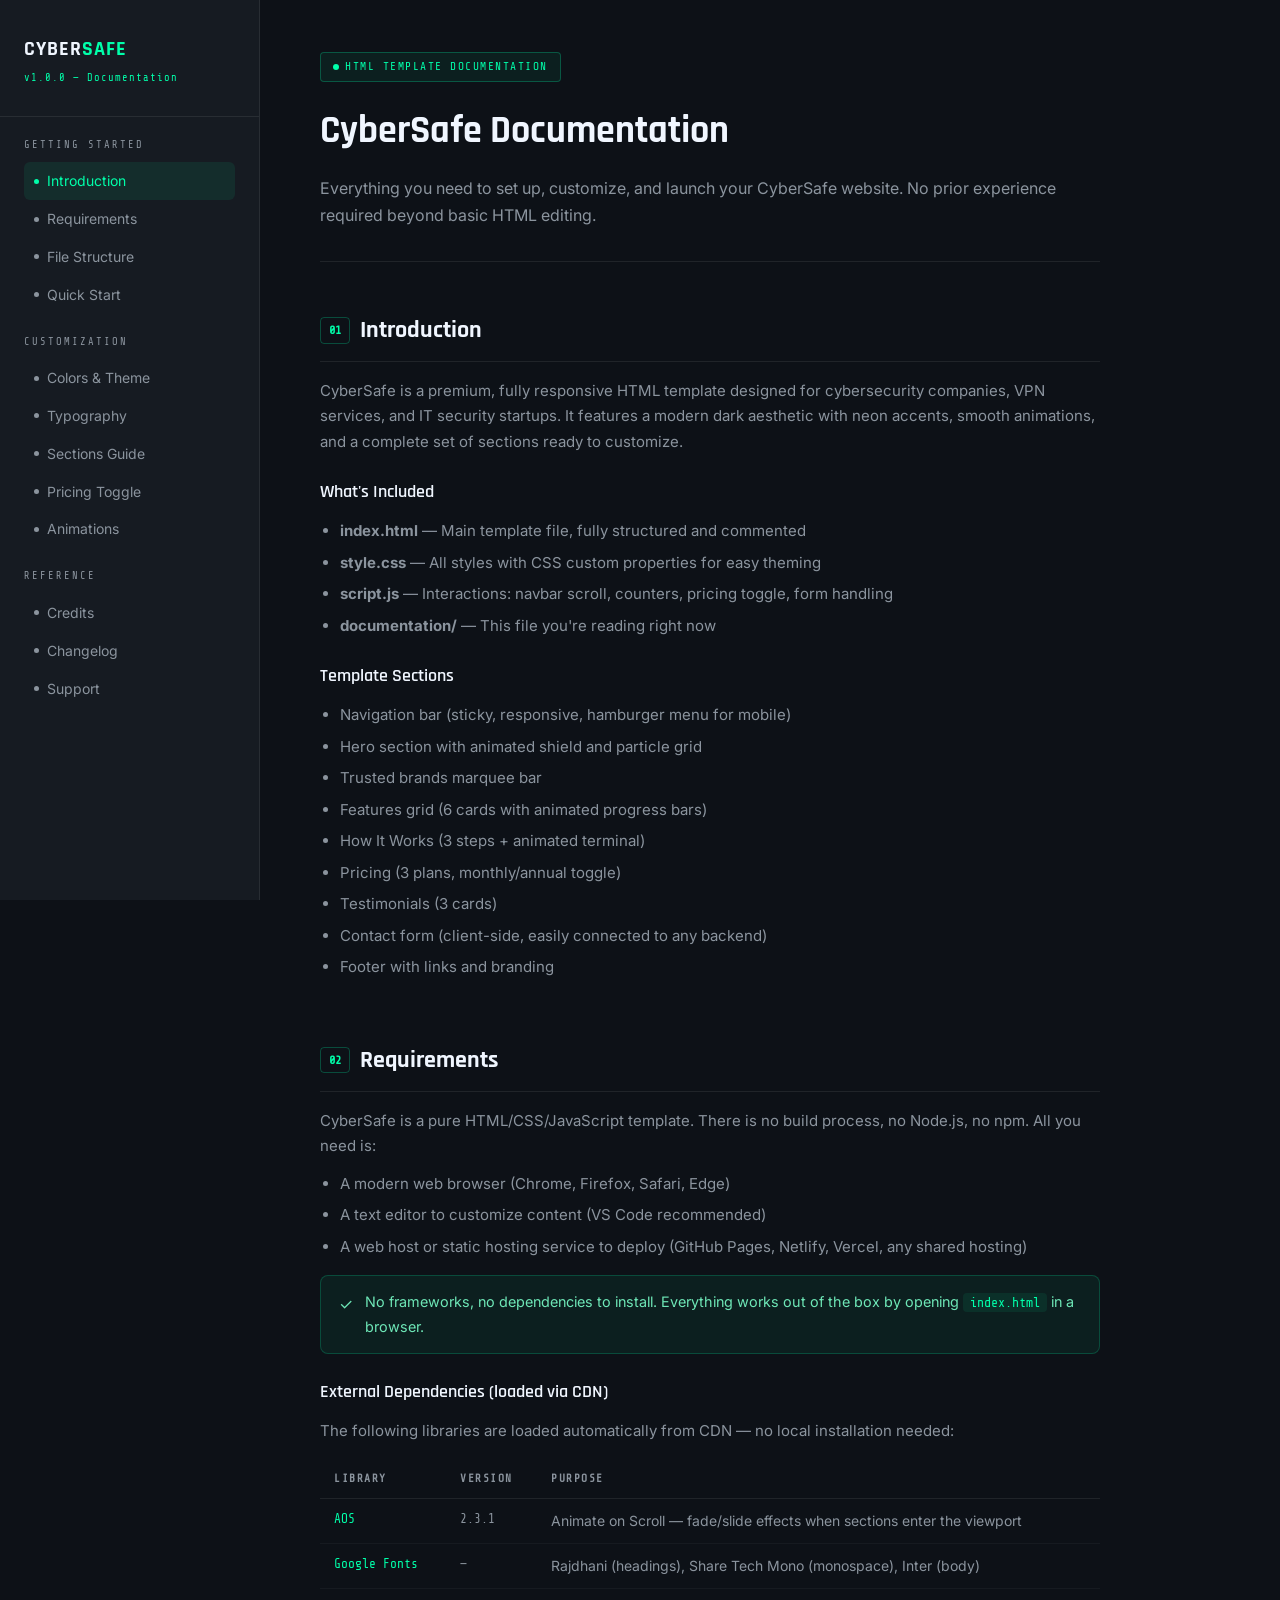
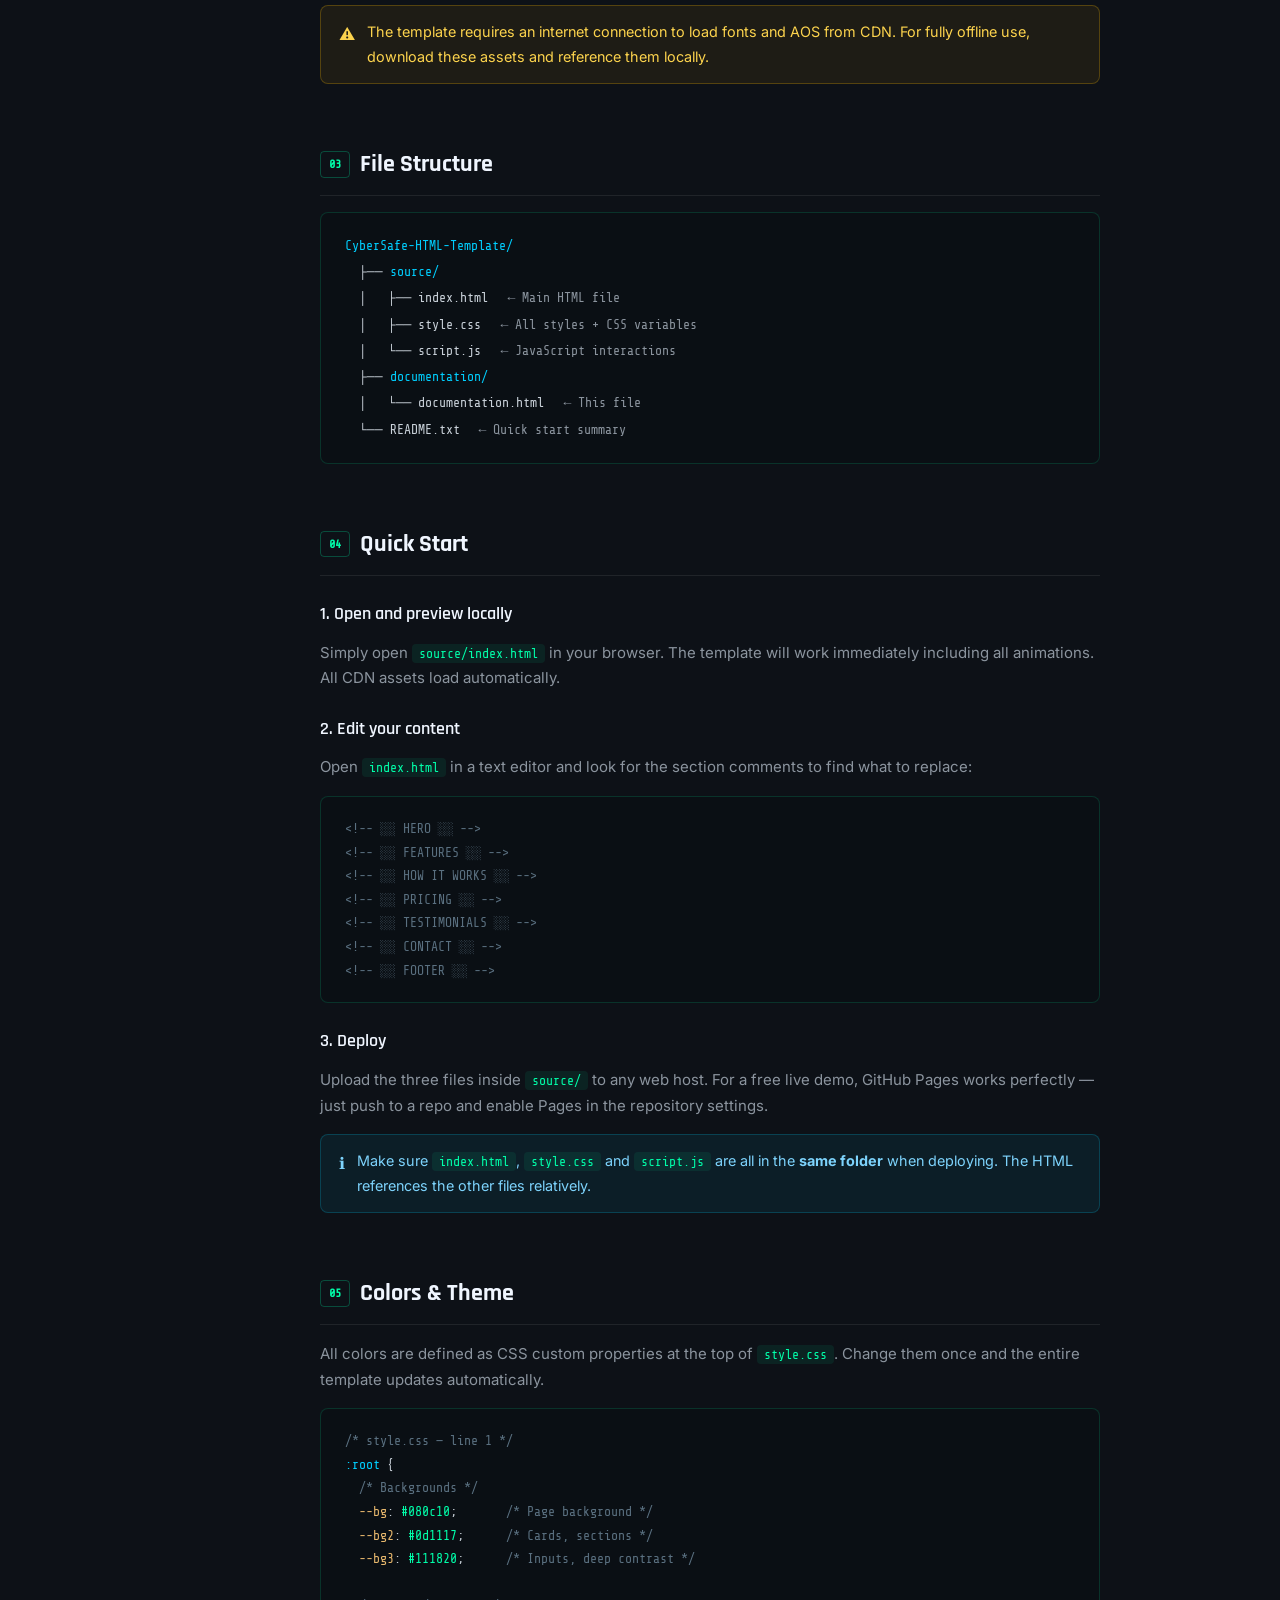
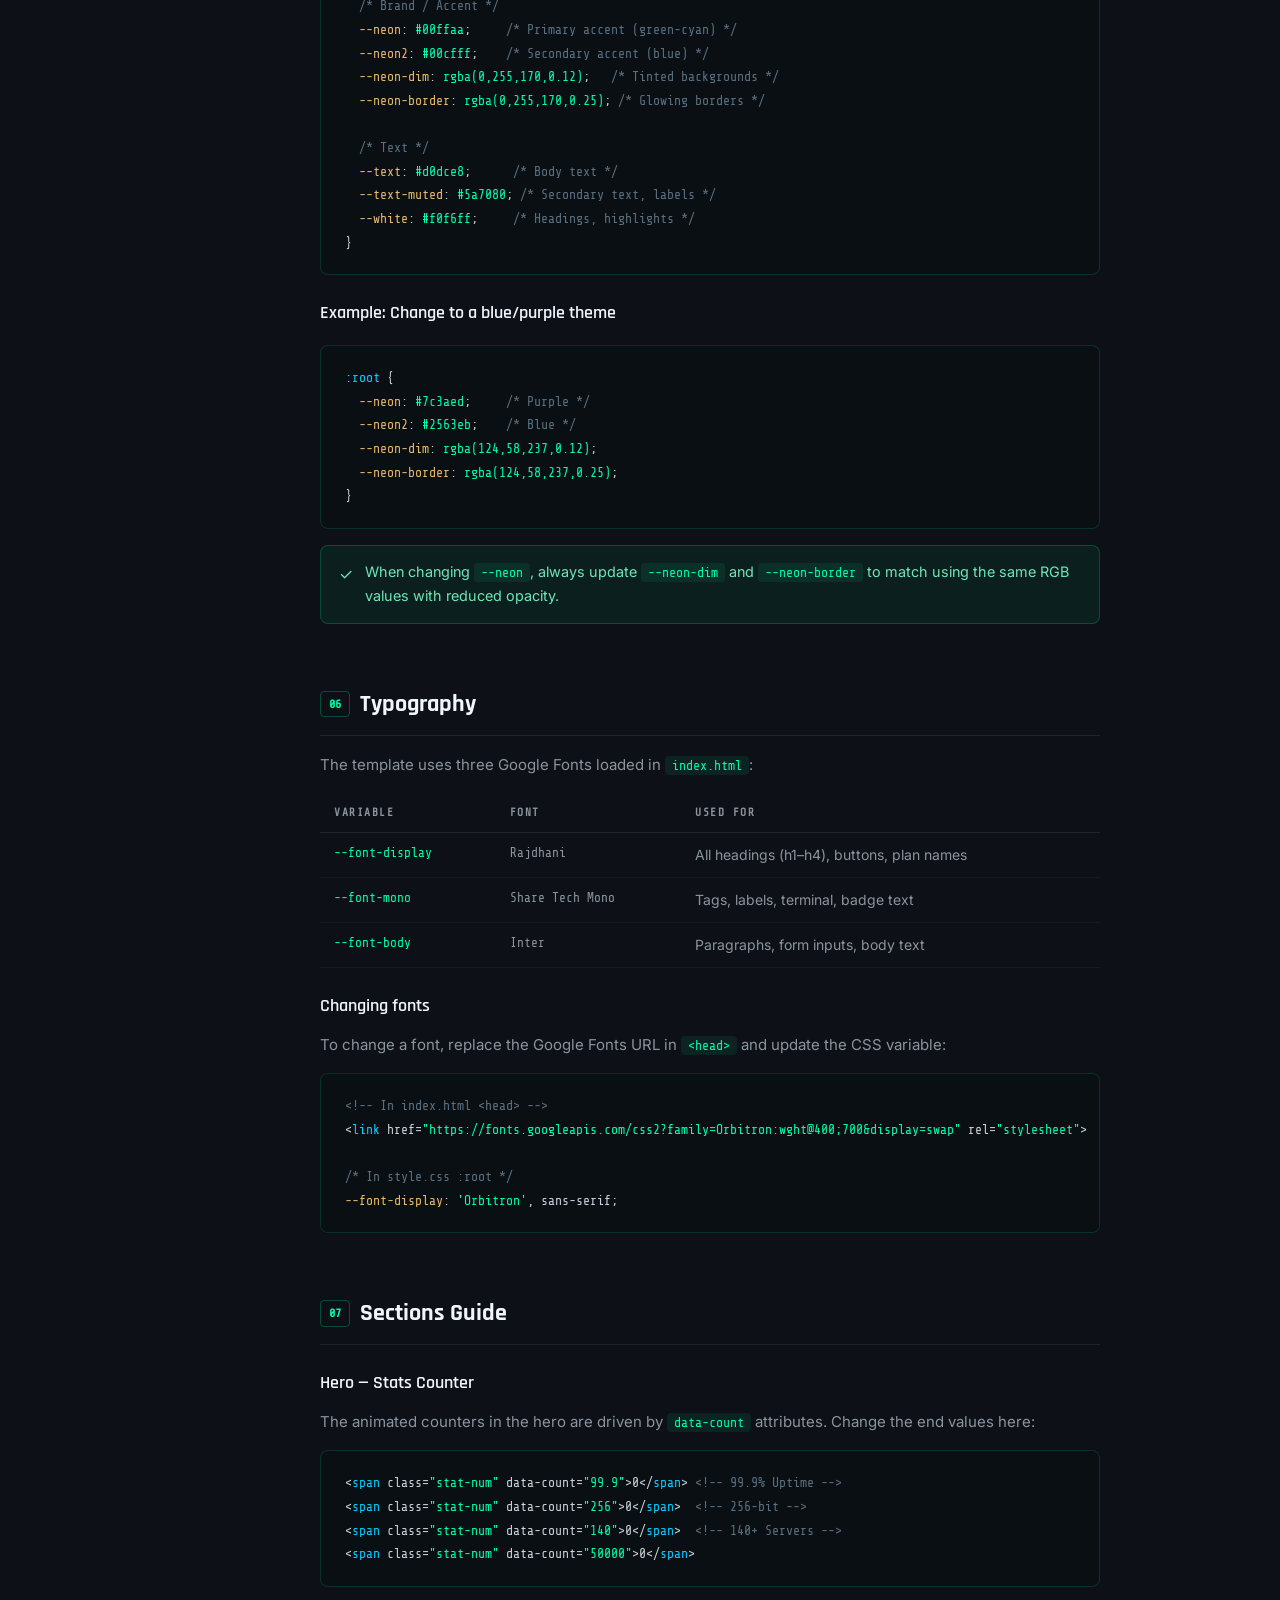
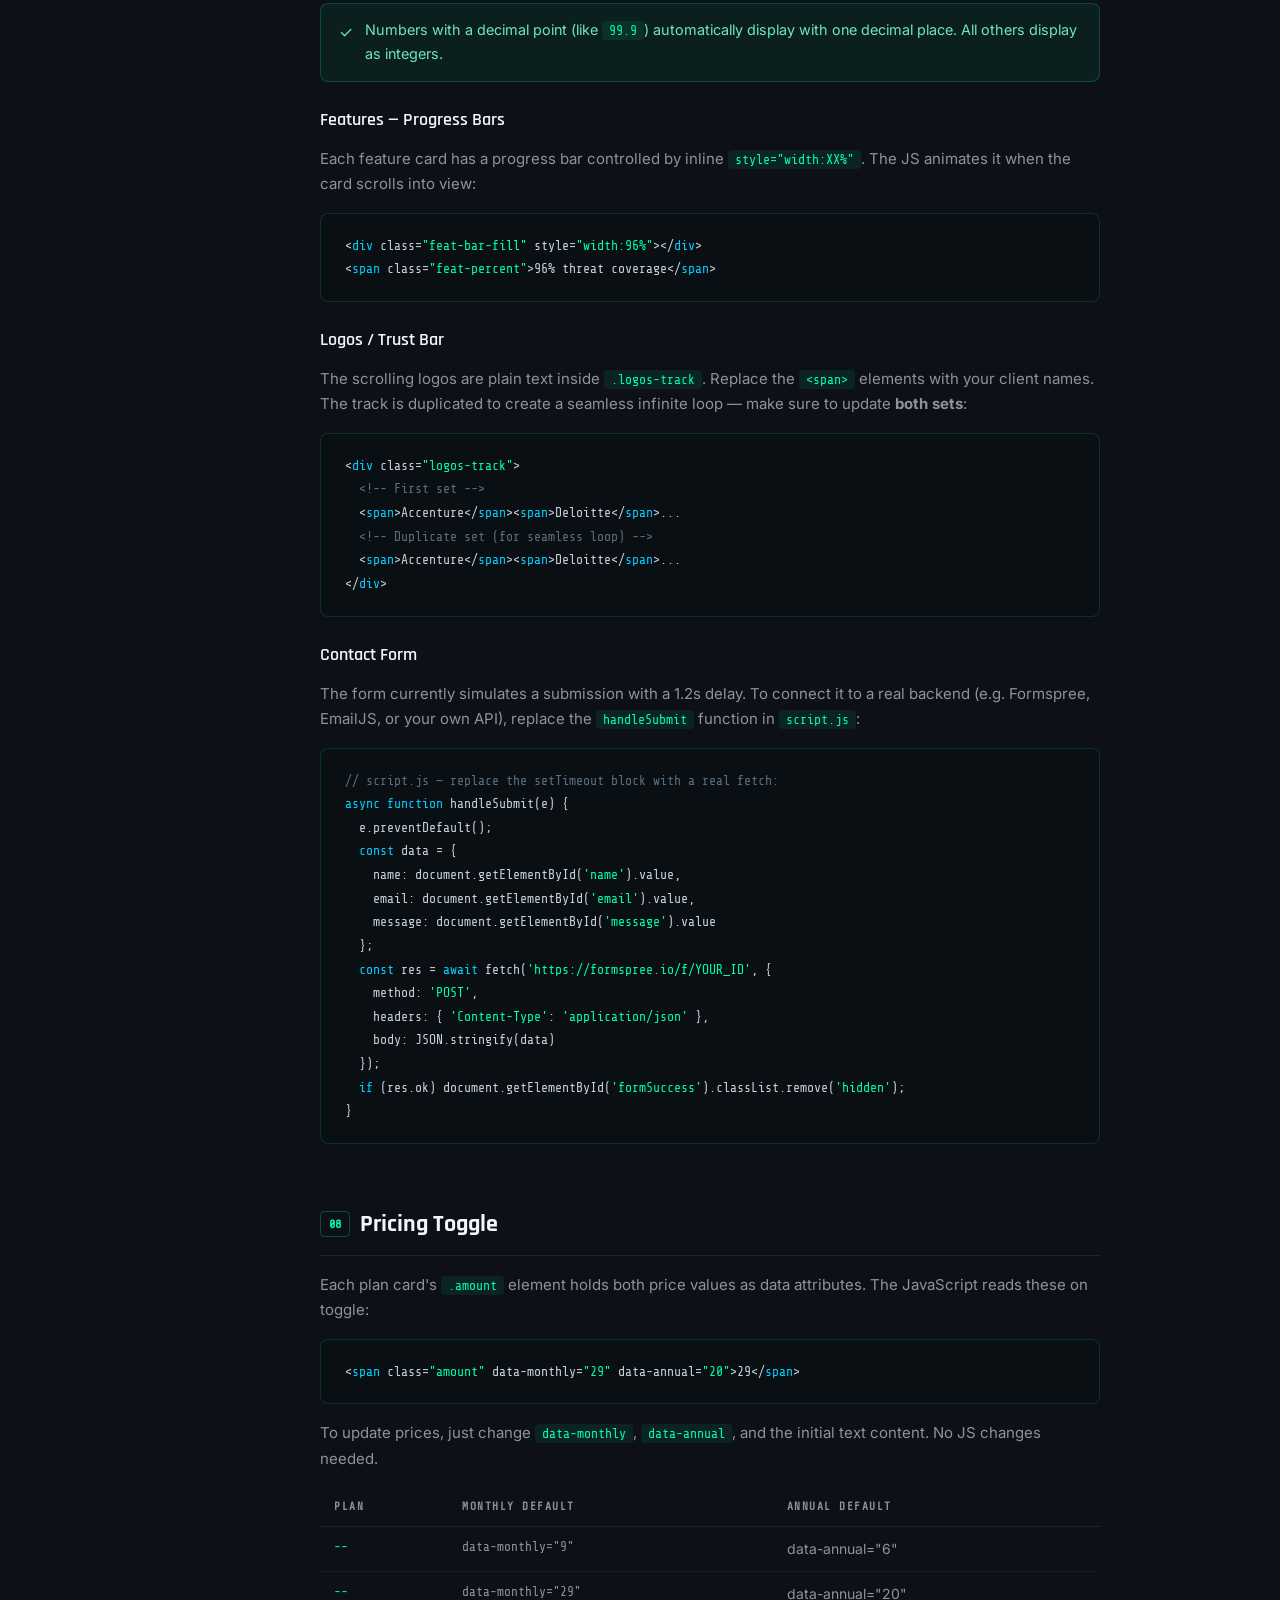
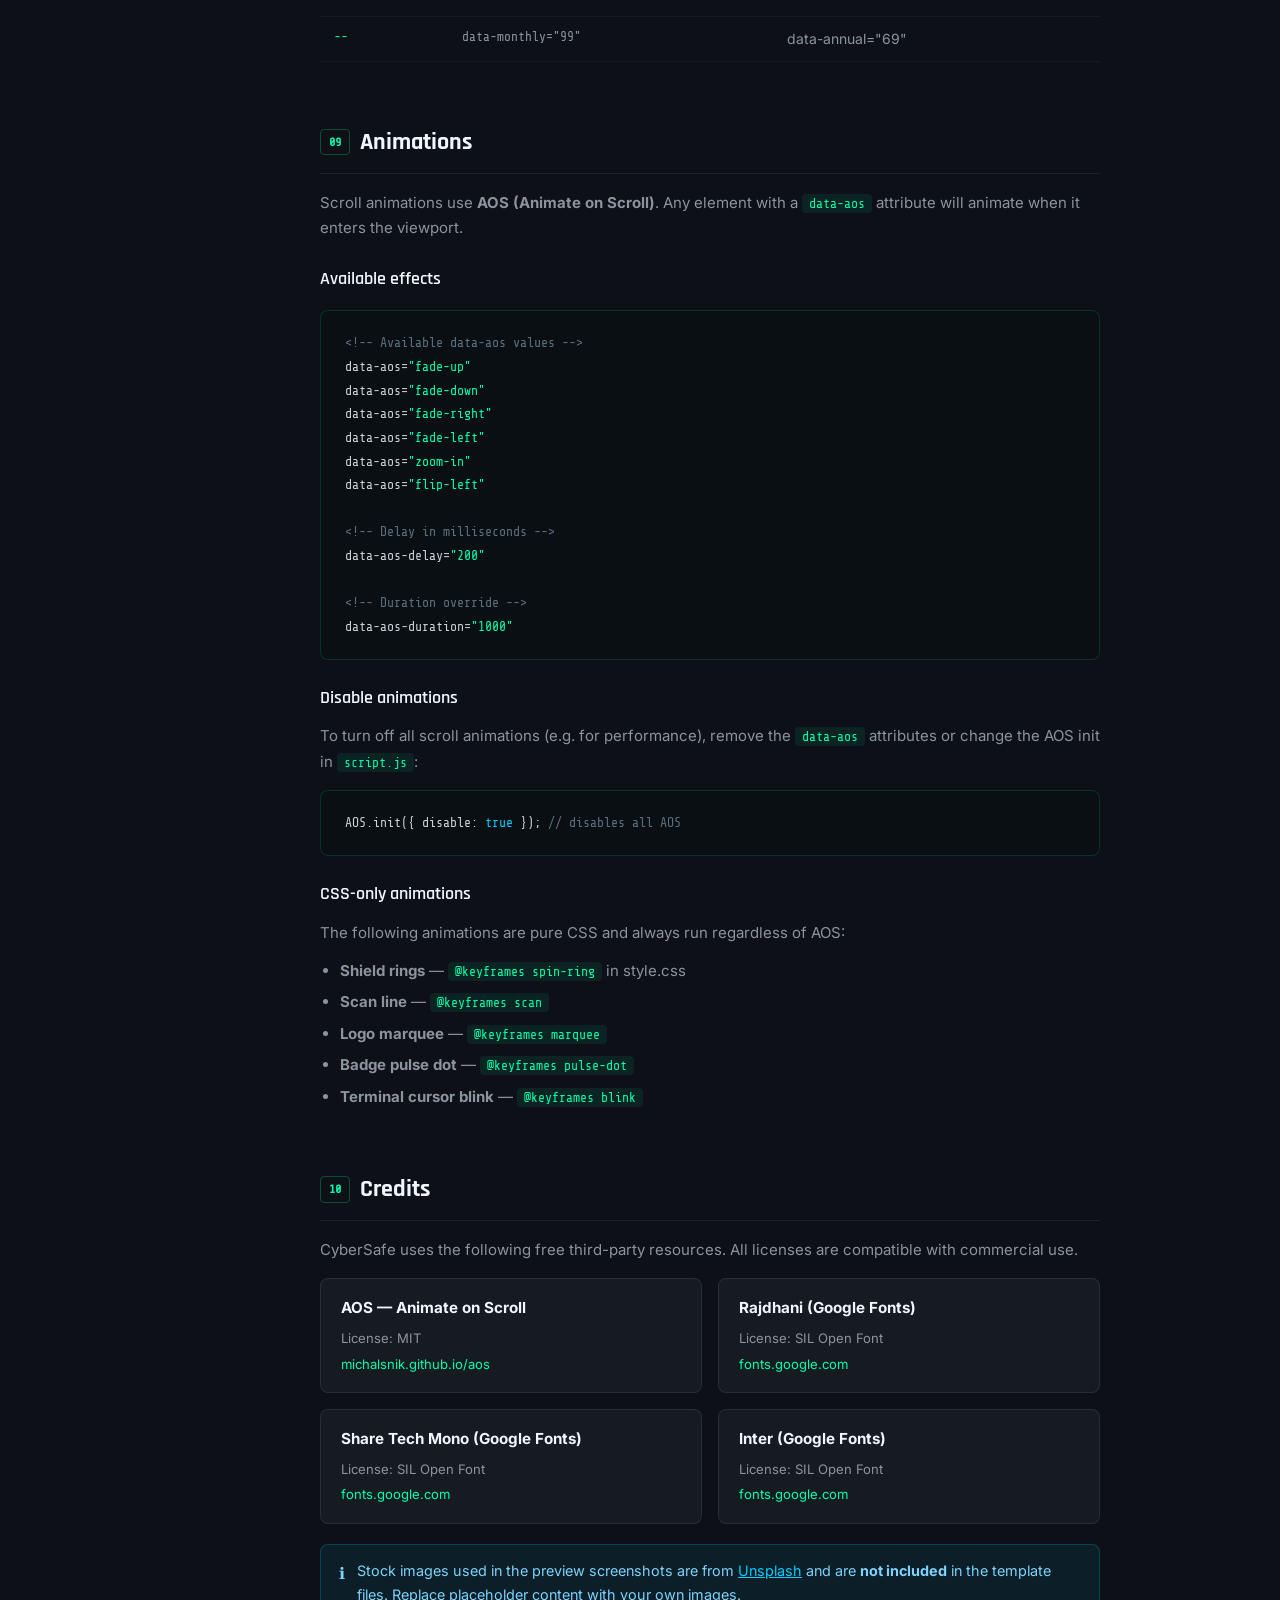
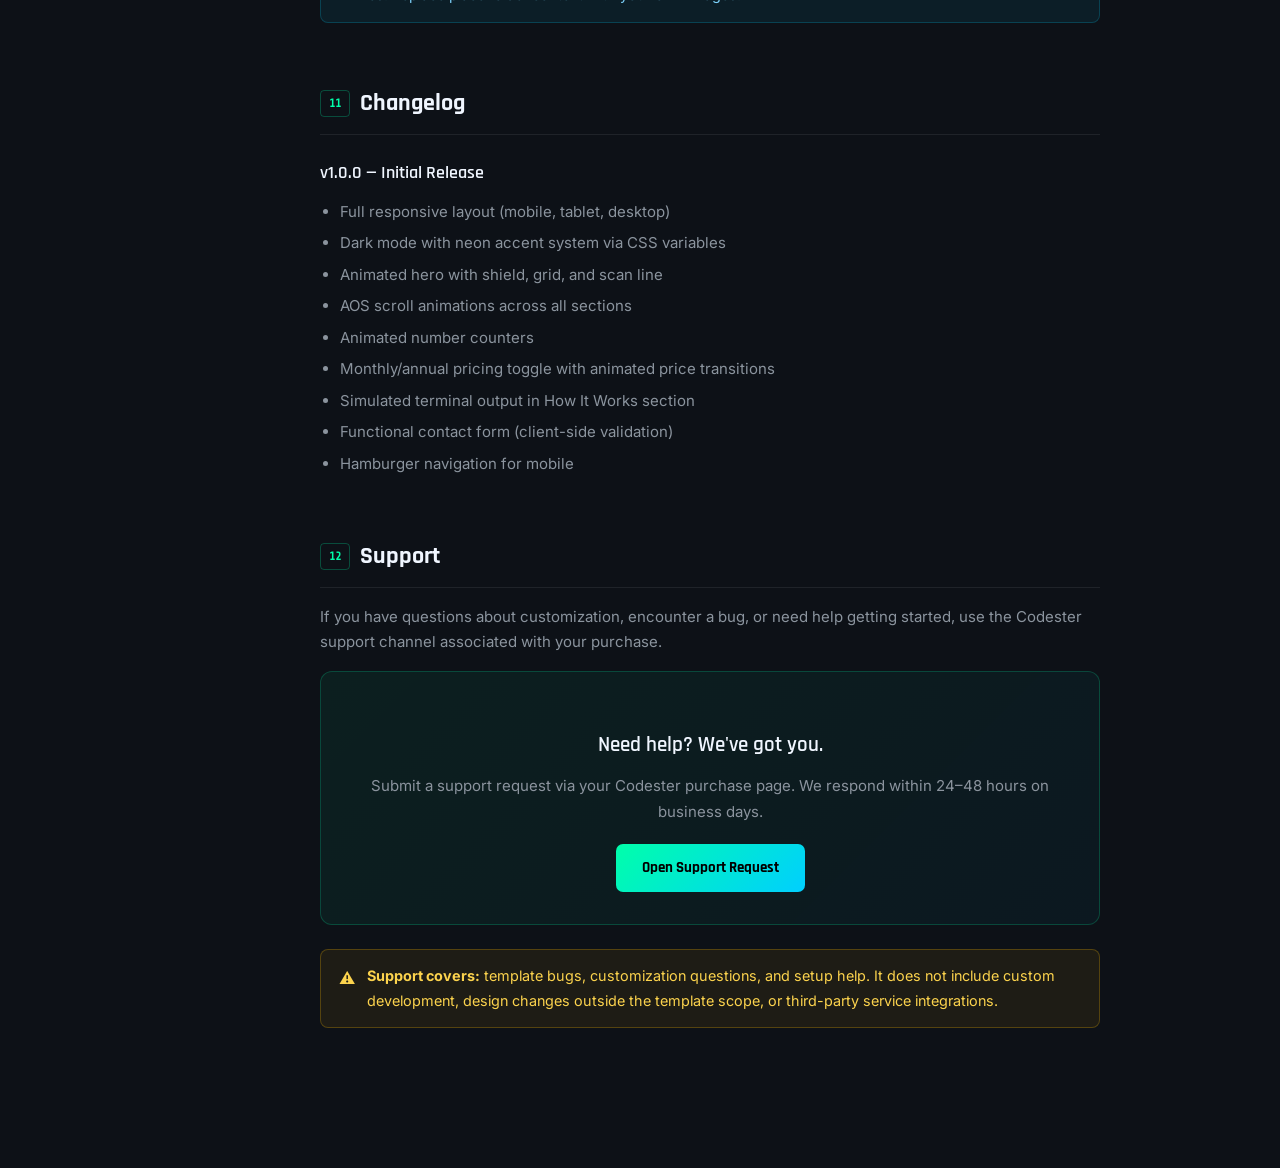
==== documentation/documentation.html @ 280ebd04 "upload theme" ====
<!DOCTYPE html>
<html lang="en">
<head>
  <meta charset="UTF-8"/>
  <meta name="viewport" content="width=device-width, initial-scale=1.0"/>
  <title>CyberSafe — Documentation</title>
  <link rel="preconnect" href="https://fonts.googleapis.com">
  <link href="https://fonts.googleapis.com/css2?family=Rajdhani:wght@500;600;700&family=Inter:wght@300;400;500&family=Share+Tech+Mono&display=swap" rel="stylesheet">
  <style>
    :root {
      --bg: #0d1117;
      --bg2: #161b22;
      --border: rgba(255,255,255,0.08);
      --neon: #00ffaa;
      --neon2: #00cfff;
      --text: #c9d1d9;
      --text-muted: #8b949e;
      --white: #f0f6ff;
      --red: #ff3b5c;
      --yellow: #f5b800;
    }
    * { box-sizing: border-box; margin: 0; padding: 0; }
    html { scroll-behavior: smooth; }
    body {
      background: var(--bg);
      color: var(--text);
      font-family: 'Inter', sans-serif;
      font-size: 15px;
      line-height: 1.7;
      display: flex;
    }

    /* ── Sidebar ── */
    .sidebar {
      width: 260px; min-height: 100vh;
      background: var(--bg2);
      border-right: 1px solid var(--border);
      padding: 32px 0;
      position: fixed; top: 0; left: 0;
      overflow-y: auto;
    }
    .sidebar-logo {
      padding: 0 24px 28px;
      border-bottom: 1px solid var(--border);
      margin-bottom: 20px;
      font-family: 'Rajdhani', sans-serif;
      font-size: 1.25rem; font-weight: 700;
      color: var(--white); letter-spacing: 1px;
    }
    .sidebar-logo span { color: var(--neon); }
    .sidebar-version {
      font-family: 'Share Tech Mono', monospace;
      font-size: 0.65rem; color: var(--text-muted);
      display: block; margin-top: 4px; font-weight: 400;
    }
    .nav-section { padding: 0 24px; margin-bottom: 8px; }
    .nav-section-title {
      font-family: 'Share Tech Mono', monospace;
      font-size: 0.65rem; letter-spacing: 2px;
      color: var(--text-muted); text-transform: uppercase;
      margin-bottom: 8px; margin-top: 20px;
    }
    .nav-section a {
      display: flex; align-items: center; gap: 8px;
      padding: 7px 10px; border-radius: 6px;
      color: var(--text-muted); text-decoration: none;
      font-size: 0.875rem; transition: all 0.2s;
    }
    .nav-section a:hover, .nav-section a.active {
      background: rgba(0,255,170,0.08);
      color: var(--neon);
    }
    .nav-section a .dot {
      width: 5px; height: 5px; border-radius: 50%;
      background: currentColor; flex-shrink: 0;
    }

    /* ── Main content ── */
    .main {
      margin-left: 260px; flex: 1;
      padding: 52px 60px 80px;
      max-width: 900px;
    }

    /* ── Page header ── */
    .page-header {
      border-bottom: 1px solid var(--border);
      padding-bottom: 32px; margin-bottom: 48px;
    }
    .page-header .badge {
      display: inline-flex; align-items: center; gap: 6px;
      font-family: 'Share Tech Mono', monospace; font-size: 0.7rem;
      letter-spacing: 1.5px; color: var(--neon);
      border: 1px solid rgba(0,255,170,0.25);
      padding: 4px 12px; border-radius: 4px;
      background: rgba(0,255,170,0.06);
      margin-bottom: 16px;
    }
    .badge-dot {
      width: 6px; height: 6px; border-radius: 50%;
      background: var(--neon);
    }
    .page-header h1 {
      font-family: 'Rajdhani', sans-serif;
      font-size: 2.4rem; font-weight: 700;
      color: var(--white); margin-bottom: 12px;
    }
    .page-header p { color: var(--text-muted); font-size: 1rem; }

    /* ── Sections ── */
    .doc-section { margin-bottom: 60px; scroll-margin-top: 32px; }
    .doc-section h2 {
      font-family: 'Rajdhani', sans-serif;
      font-size: 1.5rem; font-weight: 700;
      color: var(--white); margin-bottom: 16px;
      padding-bottom: 10px;
      border-bottom: 1px solid var(--border);
      display: flex; align-items: center; gap: 10px;
    }
    .doc-section h2 .section-num {
      font-family: 'Share Tech Mono', monospace;
      font-size: 0.75rem; color: var(--neon);
      border: 1px solid rgba(0,255,170,0.25);
      padding: 2px 8px; border-radius: 4px;
    }
    .doc-section h3 {
      font-family: 'Rajdhani', sans-serif;
      font-size: 1.1rem; font-weight: 600;
      color: var(--white); margin: 24px 0 10px;
    }
    .doc-section p { color: var(--text-muted); margin-bottom: 12px; }
    .doc-section ul, .doc-section ol {
      padding-left: 20px; color: var(--text-muted); margin-bottom: 12px;
    }
    .doc-section li { margin-bottom: 6px; }

    /* ── Code blocks ── */
    pre {
      background: #0a0f14;
      border: 1px solid rgba(0,255,170,0.15);
      border-radius: 8px; padding: 20px 24px;
      overflow-x: auto; margin: 16px 0;
      font-family: 'Share Tech Mono', monospace;
      font-size: 0.82rem; line-height: 1.8;
      color: var(--text);
    }
    code {
      font-family: 'Share Tech Mono', monospace;
      font-size: 0.82rem;
      background: rgba(0,255,170,0.08);
      color: var(--neon);
      padding: 2px 7px; border-radius: 4px;
    }
    pre code { background: none; padding: 0; color: var(--text); }
    .comment { color: #5a7080; }
    .keyword { color: var(--neon2); }
    .string { color: var(--neon); }
    .property { color: #e8b86d; }

    /* ── File tree ── */
    .file-tree {
      background: #0a0f14;
      border: 1px solid rgba(0,255,170,0.15);
      border-radius: 8px; padding: 20px 24px;
      font-family: 'Share Tech Mono', monospace;
      font-size: 0.82rem; line-height: 2;
      margin: 16px 0;
    }
    .file-tree .folder { color: var(--neon2); }
    .file-tree .file { color: var(--text); }
    .file-tree .desc { color: var(--text-muted); margin-left: 12px; }

    /* ── Variables table ── */
    table {
      width: 100%; border-collapse: collapse; margin: 16px 0;
      font-size: 0.875rem;
    }
    th {
      font-family: 'Share Tech Mono', monospace; font-size: 0.7rem;
      letter-spacing: 1.5px; text-transform: uppercase;
      color: var(--text-muted); text-align: left;
      padding: 10px 14px; border-bottom: 1px solid var(--border);
    }
    td {
      padding: 10px 14px; border-bottom: 1px solid rgba(255,255,255,0.04);
      vertical-align: top;
    }
    td:first-child { font-family: 'Share Tech Mono', monospace; color: var(--neon); font-size: 0.8rem; }
    td:nth-child(2) { color: var(--text-muted); font-family: 'Share Tech Mono', monospace; font-size: 0.8rem; }
    td:nth-child(3) { color: var(--text-muted); }
    tr:hover td { background: rgba(255,255,255,0.02); }

    /* ── Info / Warning boxes ── */
    .callout {
      display: flex; gap: 12px; align-items: flex-start;
      padding: 14px 18px; border-radius: 8px; margin: 16px 0;
      font-size: 0.9rem;
    }
    .callout-icon { font-size: 1rem; flex-shrink: 0; margin-top: 1px; }
    .callout.info { background: rgba(0,207,255,0.07); border: 1px solid rgba(0,207,255,0.2); color: #7dd3fc; }
    .callout.tip { background: rgba(0,255,170,0.06); border: 1px solid rgba(0,255,170,0.2); color: #6ee7b7; }
    .callout.warning { background: rgba(245,184,0,0.07); border: 1px solid rgba(245,184,0,0.25); color: #fcd34d; }

    /* ── Credits ── */
    .credits-grid {
      display: grid; grid-template-columns: repeat(2, 1fr); gap: 16px; margin-top: 16px;
    }
    .credit-card {
      background: var(--bg2); border: 1px solid var(--border);
      border-radius: 8px; padding: 16px 20px;
    }
    .credit-card strong { display: block; color: var(--white); margin-bottom: 4px; font-size: 0.95rem; }
    .credit-card span { color: var(--text-muted); font-size: 0.82rem; }
    .credit-card a { color: var(--neon); text-decoration: none; }
    .credit-card a:hover { text-decoration: underline; }

    /* ── Support ── */
    .support-box {
      background: linear-gradient(135deg, rgba(0,255,170,0.06), rgba(0,207,255,0.04));
      border: 1px solid rgba(0,255,170,0.2);
      border-radius: 12px; padding: 32px;
      text-align: center; margin-top: 16px;
    }
    .support-box h3 { color: var(--white); font-family: 'Rajdhani', sans-serif; font-size: 1.3rem; margin-bottom: 10px; }
    .support-box p { color: var(--text-muted); margin-bottom: 20px; }
    .support-btn {
      display: inline-flex; align-items: center; gap: 8px;
      background: linear-gradient(135deg, var(--neon), var(--neon2));
      color: #000; font-family: 'Rajdhani', sans-serif; font-weight: 700;
      padding: 11px 26px; border-radius: 7px; text-decoration: none;
      font-size: 0.95rem;
    }

    /* Responsive */
    @media (max-width: 768px) {
      .sidebar { display: none; }
      .main { margin-left: 0; padding: 32px 24px 60px; }
      .credits-grid { grid-template-columns: 1fr; }
    }
  </style>
</head>
<body>

<!-- ░░ SIDEBAR ░░ -->
<aside class="sidebar">
  <div class="sidebar-logo">
    CYBER<span>SAFE</span>
    <span class="sidebar-version">v1.0.0 — Documentation</span>
  </div>
  <div class="nav-section">
    <div class="nav-section-title">Getting Started</div>
    <a href="#intro" class="active"><span class="dot"></span> Introduction</a>
    <a href="#requirements"><span class="dot"></span> Requirements</a>
    <a href="#structure"><span class="dot"></span> File Structure</a>
    <a href="#quickstart"><span class="dot"></span> Quick Start</a>
  </div>
  <div class="nav-section">
    <div class="nav-section-title">Customization</div>
    <a href="#colors"><span class="dot"></span> Colors & Theme</a>
    <a href="#typography"><span class="dot"></span> Typography</a>
    <a href="#sections"><span class="dot"></span> Sections Guide</a>
    <a href="#pricing-toggle"><span class="dot"></span> Pricing Toggle</a>
    <a href="#animations"><span class="dot"></span> Animations</a>
  </div>
  <div class="nav-section">
    <div class="nav-section-title">Reference</div>
    <a href="#credits"><span class="dot"></span> Credits</a>
    <a href="#changelog"><span class="dot"></span> Changelog</a>
    <a href="#support"><span class="dot"></span> Support</a>
  </div>
</aside>

<!-- ░░ MAIN ░░ -->
<main class="main">

  <!-- Header -->
  <div class="page-header">
    <div class="badge"><span class="badge-dot"></span> HTML TEMPLATE DOCUMENTATION</div>
    <h1>CyberSafe Documentation</h1>
    <p>Everything you need to set up, customize, and launch your CyberSafe website. No prior experience required beyond basic HTML editing.</p>
  </div>

  <!-- 1. Introduction -->
  <section class="doc-section" id="intro">
    <h2><span class="section-num">01</span> Introduction</h2>
    <p>CyberSafe is a premium, fully responsive HTML template designed for cybersecurity companies, VPN services, and IT security startups. It features a modern dark aesthetic with neon accents, smooth animations, and a complete set of sections ready to customize.</p>
    <h3>What's Included</h3>
    <ul>
      <li><strong>index.html</strong> — Main template file, fully structured and commented</li>
      <li><strong>style.css</strong> — All styles with CSS custom properties for easy theming</li>
      <li><strong>script.js</strong> — Interactions: navbar scroll, counters, pricing toggle, form handling</li>
      <li><strong>documentation/</strong> — This file you're reading right now</li>
    </ul>
    <h3>Template Sections</h3>
    <ul>
      <li>Navigation bar (sticky, responsive, hamburger menu for mobile)</li>
      <li>Hero section with animated shield and particle grid</li>
      <li>Trusted brands marquee bar</li>
      <li>Features grid (6 cards with animated progress bars)</li>
      <li>How It Works (3 steps + animated terminal)</li>
      <li>Pricing (3 plans, monthly/annual toggle)</li>
      <li>Testimonials (3 cards)</li>
      <li>Contact form (client-side, easily connected to any backend)</li>
      <li>Footer with links and branding</li>
    </ul>
  </section>

  <!-- 2. Requirements -->
  <section class="doc-section" id="requirements">
    <h2><span class="section-num">02</span> Requirements</h2>
    <p>CyberSafe is a pure HTML/CSS/JavaScript template. There is no build process, no Node.js, no npm. All you need is:</p>
    <ul>
      <li>A modern web browser (Chrome, Firefox, Safari, Edge)</li>
      <li>A text editor to customize content (VS Code recommended)</li>
      <li>A web host or static hosting service to deploy (GitHub Pages, Netlify, Vercel, any shared hosting)</li>
    </ul>
    <div class="callout tip">
      <span class="callout-icon">✓</span>
      <span>No frameworks, no dependencies to install. Everything works out of the box by opening <code>index.html</code> in a browser.</span>
    </div>
    <h3>External Dependencies (loaded via CDN)</h3>
    <p>The following libraries are loaded automatically from CDN — no local installation needed:</p>
    <table>
      <tr><th>Library</th><th>Version</th><th>Purpose</th></tr>
      <tr><td>AOS</td><td>2.3.1</td><td>Animate on Scroll — fade/slide effects when sections enter the viewport</td></tr>
      <tr><td>Google Fonts</td><td>—</td><td>Rajdhani (headings), Share Tech Mono (monospace), Inter (body)</td></tr>
    </table>
    <div class="callout warning">
      <span class="callout-icon">⚠</span>
      <span>The template requires an internet connection to load fonts and AOS from CDN. For fully offline use, download these assets and reference them locally.</span>
    </div>
  </section>

  <!-- 3. File Structure -->
  <section class="doc-section" id="structure">
    <h2><span class="section-num">03</span> File Structure</h2>
    <div class="file-tree">
      <div><span class="folder">CyberSafe-HTML-Template/</span></div>
      <div>&nbsp;&nbsp;├── <span class="folder">source/</span></div>
      <div>&nbsp;&nbsp;│&nbsp;&nbsp;&nbsp;├── <span class="file">index.html</span> <span class="desc">← Main HTML file</span></div>
      <div>&nbsp;&nbsp;│&nbsp;&nbsp;&nbsp;├── <span class="file">style.css</span> <span class="desc">← All styles + CSS variables</span></div>
      <div>&nbsp;&nbsp;│&nbsp;&nbsp;&nbsp;└── <span class="file">script.js</span> <span class="desc">← JavaScript interactions</span></div>
      <div>&nbsp;&nbsp;├── <span class="folder">documentation/</span></div>
      <div>&nbsp;&nbsp;│&nbsp;&nbsp;&nbsp;└── <span class="file">documentation.html</span> <span class="desc">← This file</span></div>
      <div>&nbsp;&nbsp;└── <span class="file">README.txt</span> <span class="desc">← Quick start summary</span></div>
    </div>
  </section>

  <!-- 4. Quick Start -->
  <section class="doc-section" id="quickstart">
    <h2><span class="section-num">04</span> Quick Start</h2>
    <h3>1. Open and preview locally</h3>
    <p>Simply open <code>source/index.html</code> in your browser. The template will work immediately including all animations. All CDN assets load automatically.</p>
    <h3>2. Edit your content</h3>
    <p>Open <code>index.html</code> in a text editor and look for the section comments to find what to replace:</p>
    <pre><span class="comment">&lt;!-- ░░ HERO ░░ --&gt;</span>
<span class="comment">&lt;!-- ░░ FEATURES ░░ --&gt;</span>
<span class="comment">&lt;!-- ░░ HOW IT WORKS ░░ --&gt;</span>
<span class="comment">&lt;!-- ░░ PRICING ░░ --&gt;</span>
<span class="comment">&lt;!-- ░░ TESTIMONIALS ░░ --&gt;</span>
<span class="comment">&lt;!-- ░░ CONTACT ░░ --&gt;</span>
<span class="comment">&lt;!-- ░░ FOOTER ░░ --&gt;</span></pre>
    <h3>3. Deploy</h3>
    <p>Upload the three files inside <code>source/</code> to any web host. For a free live demo, GitHub Pages works perfectly — just push to a repo and enable Pages in the repository settings.</p>
    <div class="callout info">
      <span class="callout-icon">ℹ</span>
      <span>Make sure <code>index.html</code>, <code>style.css</code> and <code>script.js</code> are all in the <strong>same folder</strong> when deploying. The HTML references the other files relatively.</span>
    </div>
  </section>

  <!-- 5. Colors -->
  <section class="doc-section" id="colors">
    <h2><span class="section-num">05</span> Colors & Theme</h2>
    <p>All colors are defined as CSS custom properties at the top of <code>style.css</code>. Change them once and the entire template updates automatically.</p>
    <pre><span class="comment">/* style.css — line 1 */</span>
<span class="keyword">:root</span> {
  <span class="comment">/* Backgrounds */</span>
  <span class="property">--bg</span>: <span class="string">#080c10</span>;       <span class="comment">/* Page background */</span>
  <span class="property">--bg2</span>: <span class="string">#0d1117</span>;      <span class="comment">/* Cards, sections */</span>
  <span class="property">--bg3</span>: <span class="string">#111820</span>;      <span class="comment">/* Inputs, deep contrast */</span>

  <span class="comment">/* Brand / Accent */</span>
  <span class="property">--neon</span>: <span class="string">#00ffaa</span>;     <span class="comment">/* Primary accent (green-cyan) */</span>
  <span class="property">--neon2</span>: <span class="string">#00cfff</span>;    <span class="comment">/* Secondary accent (blue) */</span>
  <span class="property">--neon-dim</span>: <span class="string">rgba(0,255,170,0.12)</span>;   <span class="comment">/* Tinted backgrounds */</span>
  <span class="property">--neon-border</span>: <span class="string">rgba(0,255,170,0.25)</span>; <span class="comment">/* Glowing borders */</span>

  <span class="comment">/* Text */</span>
  <span class="property">--text</span>: <span class="string">#d0dce8</span>;      <span class="comment">/* Body text */</span>
  <span class="property">--text-muted</span>: <span class="string">#5a7080</span>; <span class="comment">/* Secondary text, labels */</span>
  <span class="property">--white</span>: <span class="string">#f0f6ff</span>;     <span class="comment">/* Headings, highlights */</span>
}</pre>
    <h3>Example: Change to a blue/purple theme</h3>
    <pre><span class="keyword">:root</span> {
  <span class="property">--neon</span>: <span class="string">#7c3aed</span>;     <span class="comment">/* Purple */</span>
  <span class="property">--neon2</span>: <span class="string">#2563eb</span>;    <span class="comment">/* Blue */</span>
  <span class="property">--neon-dim</span>: <span class="string">rgba(124,58,237,0.12)</span>;
  <span class="property">--neon-border</span>: <span class="string">rgba(124,58,237,0.25)</span>;
}</pre>
    <div class="callout tip">
      <span class="callout-icon">✓</span>
      <span>When changing <code>--neon</code>, always update <code>--neon-dim</code> and <code>--neon-border</code> to match using the same RGB values with reduced opacity.</span>
    </div>
  </section>

  <!-- 6. Typography -->
  <section class="doc-section" id="typography">
    <h2><span class="section-num">06</span> Typography</h2>
    <p>The template uses three Google Fonts loaded in <code>index.html</code>:</p>
    <table>
      <tr><th>Variable</th><th>Font</th><th>Used for</th></tr>
      <tr><td>--font-display</td><td>Rajdhani</td><td>All headings (h1–h4), buttons, plan names</td></tr>
      <tr><td>--font-mono</td><td>Share Tech Mono</td><td>Tags, labels, terminal, badge text</td></tr>
      <tr><td>--font-body</td><td>Inter</td><td>Paragraphs, form inputs, body text</td></tr>
    </table>
    <h3>Changing fonts</h3>
    <p>To change a font, replace the Google Fonts URL in <code>&lt;head&gt;</code> and update the CSS variable:</p>
    <pre><span class="comment">&lt;!-- In index.html &lt;head&gt; --&gt;</span>
&lt;<span class="keyword">link</span> href=<span class="string">"https://fonts.googleapis.com/css2?family=Orbitron:wght@400;700&display=swap"</span> rel=<span class="string">"stylesheet"</span>&gt;

<span class="comment">/* In style.css :root */</span>
<span class="property">--font-display</span>: <span class="string">'Orbitron'</span>, sans-serif;</pre>
  </section>

  <!-- 7. Sections Guide -->
  <section class="doc-section" id="sections">
    <h2><span class="section-num">07</span> Sections Guide</h2>

    <h3>Hero — Stats Counter</h3>
    <p>The animated counters in the hero are driven by <code>data-count</code> attributes. Change the end values here:</p>
    <pre>&lt;<span class="keyword">span</span> class=<span class="string">"stat-num"</span> data-count=<span class="string">"99.9"</span>&gt;0&lt;/<span class="keyword">span</span>&gt; <span class="comment">&lt;!-- 99.9% Uptime --&gt;</span>
&lt;<span class="keyword">span</span> class=<span class="string">"stat-num"</span> data-count=<span class="string">"256"</span>&gt;0&lt;/<span class="keyword">span</span>&gt;  <span class="comment">&lt;!-- 256-bit --&gt;</span>
&lt;<span class="keyword">span</span> class=<span class="string">"stat-num"</span> data-count=<span class="string">"140"</span>&gt;0&lt;/<span class="keyword">span</span>&gt;  <span class="comment">&lt;!-- 140+ Servers --&gt;</span>
&lt;<span class="keyword">span</span> class=<span class="string">"stat-num"</span> data-count=<span class="string">"50000"</span>&gt;0&lt;/<span class="keyword">span</span>&gt;</pre>
    <div class="callout tip">
      <span class="callout-icon">✓</span>
      <span>Numbers with a decimal point (like <code>99.9</code>) automatically display with one decimal place. All others display as integers.</span>
    </div>

    <h3>Features — Progress Bars</h3>
    <p>Each feature card has a progress bar controlled by inline <code>style="width:XX%"</code>. The JS animates it when the card scrolls into view:</p>
    <pre>&lt;<span class="keyword">div</span> class=<span class="string">"feat-bar-fill"</span> style=<span class="string">"width:96%"</span>&gt;&lt;/<span class="keyword">div</span>&gt;
&lt;<span class="keyword">span</span> class=<span class="string">"feat-percent"</span>&gt;96% threat coverage&lt;/<span class="keyword">span</span>&gt;</pre>

    <h3>Logos / Trust Bar</h3>
    <p>The scrolling logos are plain text inside <code>.logos-track</code>. Replace the <code>&lt;span&gt;</code> elements with your client names. The track is duplicated to create a seamless infinite loop — make sure to update <strong>both sets</strong>:</p>
    <pre>&lt;<span class="keyword">div</span> class=<span class="string">"logos-track"</span>&gt;
  <span class="comment">&lt;!-- First set --&gt;</span>
  &lt;<span class="keyword">span</span>&gt;Accenture&lt;/<span class="keyword">span</span>&gt;&lt;<span class="keyword">span</span>&gt;Deloitte&lt;/<span class="keyword">span</span>&gt;...
  <span class="comment">&lt;!-- Duplicate set (for seamless loop) --&gt;</span>
  &lt;<span class="keyword">span</span>&gt;Accenture&lt;/<span class="keyword">span</span>&gt;&lt;<span class="keyword">span</span>&gt;Deloitte&lt;/<span class="keyword">span</span>&gt;...
&lt;/<span class="keyword">div</span>&gt;</pre>

    <h3>Contact Form</h3>
    <p>The form currently simulates a submission with a 1.2s delay. To connect it to a real backend (e.g. Formspree, EmailJS, or your own API), replace the <code>handleSubmit</code> function in <code>script.js</code>:</p>
    <pre><span class="comment">// script.js — replace the setTimeout block with a real fetch:</span>
<span class="keyword">async function</span> handleSubmit(e) {
  e.preventDefault();
  <span class="keyword">const</span> data = {
    name: document.getElementById(<span class="string">'name'</span>).value,
    email: document.getElementById(<span class="string">'email'</span>).value,
    message: document.getElementById(<span class="string">'message'</span>).value
  };
  <span class="keyword">const</span> res = <span class="keyword">await</span> fetch(<span class="string">'https://formspree.io/f/YOUR_ID'</span>, {
    method: <span class="string">'POST'</span>,
    headers: { <span class="string">'Content-Type'</span>: <span class="string">'application/json'</span> },
    body: JSON.stringify(data)
  });
  <span class="keyword">if</span> (res.ok) document.getElementById(<span class="string">'formSuccess'</span>).classList.remove(<span class="string">'hidden'</span>);
}</pre>
  </section>

  <!-- 8. Pricing Toggle -->
  <section class="doc-section" id="pricing-toggle">
    <h2><span class="section-num">08</span> Pricing Toggle</h2>
    <p>Each plan card's <code>.amount</code> element holds both price values as data attributes. The JavaScript reads these on toggle:</p>
    <pre>&lt;<span class="keyword">span</span> class=<span class="string">"amount"</span> data-monthly=<span class="string">"29"</span> data-annual=<span class="string">"20"</span>&gt;29&lt;/<span class="keyword">span</span>&gt;</pre>
    <p>To update prices, just change <code>data-monthly</code>, <code>data-annual</code>, and the initial text content. No JS changes needed.</p>
    <table>
      <tr><th>Plan</th><th>Monthly default</th><th>Annual default</th></tr>
      <tr><td>--</td><td>data-monthly="9"</td><td>data-annual="6"</td></tr>
      <tr><td>--</td><td>data-monthly="29"</td><td>data-annual="20"</td></tr>
      <tr><td>--</td><td>data-monthly="99"</td><td>data-annual="69"</td></tr>
    </table>
  </section>

  <!-- 9. Animations -->
  <section class="doc-section" id="animations">
    <h2><span class="section-num">09</span> Animations</h2>
    <p>Scroll animations use <strong>AOS (Animate on Scroll)</strong>. Any element with a <code>data-aos</code> attribute will animate when it enters the viewport.</p>
    <h3>Available effects</h3>
    <pre><span class="comment">&lt;!-- Available data-aos values --&gt;</span>
data-aos=<span class="string">"fade-up"</span>
data-aos=<span class="string">"fade-down"</span>
data-aos=<span class="string">"fade-right"</span>
data-aos=<span class="string">"fade-left"</span>
data-aos=<span class="string">"zoom-in"</span>
data-aos=<span class="string">"flip-left"</span>

<span class="comment">&lt;!-- Delay in milliseconds --&gt;</span>
data-aos-delay=<span class="string">"200"</span>

<span class="comment">&lt;!-- Duration override --&gt;</span>
data-aos-duration=<span class="string">"1000"</span></pre>
    <h3>Disable animations</h3>
    <p>To turn off all scroll animations (e.g. for performance), remove the <code>data-aos</code> attributes or change the AOS init in <code>script.js</code>:</p>
    <pre>AOS.init({ disable: <span class="keyword">true</span> }); <span class="comment">// disables all AOS</span></pre>
    <h3>CSS-only animations</h3>
    <p>The following animations are pure CSS and always run regardless of AOS:</p>
    <ul>
      <li><strong>Shield rings</strong> — <code>@keyframes spin-ring</code> in style.css</li>
      <li><strong>Scan line</strong> — <code>@keyframes scan</code></li>
      <li><strong>Logo marquee</strong> — <code>@keyframes marquee</code></li>
      <li><strong>Badge pulse dot</strong> — <code>@keyframes pulse-dot</code></li>
      <li><strong>Terminal cursor blink</strong> — <code>@keyframes blink</code></li>
    </ul>
  </section>

  <!-- 10. Credits -->
  <section class="doc-section" id="credits">
    <h2><span class="section-num">10</span> Credits</h2>
    <p>CyberSafe uses the following free third-party resources. All licenses are compatible with commercial use.</p>
    <div class="credits-grid">
      <div class="credit-card">
        <strong>AOS — Animate on Scroll</strong>
        <span>License: MIT<br/>
        <a href="https://michalsnik.github.io/aos/" target="_blank">michalsnik.github.io/aos</a></span>
      </div>
      <div class="credit-card">
        <strong>Rajdhani (Google Fonts)</strong>
        <span>License: SIL Open Font<br/>
        <a href="https://fonts.google.com/specimen/Rajdhani" target="_blank">fonts.google.com</a></span>
      </div>
      <div class="credit-card">
        <strong>Share Tech Mono (Google Fonts)</strong>
        <span>License: SIL Open Font<br/>
        <a href="https://fonts.google.com/specimen/Share+Tech+Mono" target="_blank">fonts.google.com</a></span>
      </div>
      <div class="credit-card">
        <strong>Inter (Google Fonts)</strong>
        <span>License: SIL Open Font<br/>
        <a href="https://fonts.google.com/specimen/Inter" target="_blank">fonts.google.com</a></span>
      </div>
    </div>
    <div class="callout info" style="margin-top:20px">
      <span class="callout-icon">ℹ</span>
      <span>Stock images used in the preview screenshots are from <a href="https://unsplash.com" style="color:var(--neon2)">Unsplash</a> and are <strong>not included</strong> in the template files. Replace placeholder content with your own images.</span>
    </div>
  </section>

  <!-- 11. Changelog -->
  <section class="doc-section" id="changelog">
    <h2><span class="section-num">11</span> Changelog</h2>
    <h3>v1.0.0 — Initial Release</h3>
    <ul>
      <li>Full responsive layout (mobile, tablet, desktop)</li>
      <li>Dark mode with neon accent system via CSS variables</li>
      <li>Animated hero with shield, grid, and scan line</li>
      <li>AOS scroll animations across all sections</li>
      <li>Animated number counters</li>
      <li>Monthly/annual pricing toggle with animated price transitions</li>
      <li>Simulated terminal output in How It Works section</li>
      <li>Functional contact form (client-side validation)</li>
      <li>Hamburger navigation for mobile</li>
    </ul>
  </section>

  <!-- 12. Support -->
  <section class="doc-section" id="support">
    <h2><span class="section-num">12</span> Support</h2>
    <p>If you have questions about customization, encounter a bug, or need help getting started, use the Codester support channel associated with your purchase.</p>
    <div class="support-box">
      <h3>Need help? We've got you.</h3>
      <p>Submit a support request via your Codester purchase page. We respond within 24–48 hours on business days.</p>
      <a href="https://www.codester.com" class="support-btn">Open Support Request</a>
    </div>
    <div class="callout warning" style="margin-top: 24px;">
      <span class="callout-icon">⚠</span>
      <span><strong>Support covers:</strong> template bugs, customization questions, and setup help. It does not include custom development, design changes outside the template scope, or third-party service integrations.</span>
    </div>
  </section>

</main>
</body>
</html>
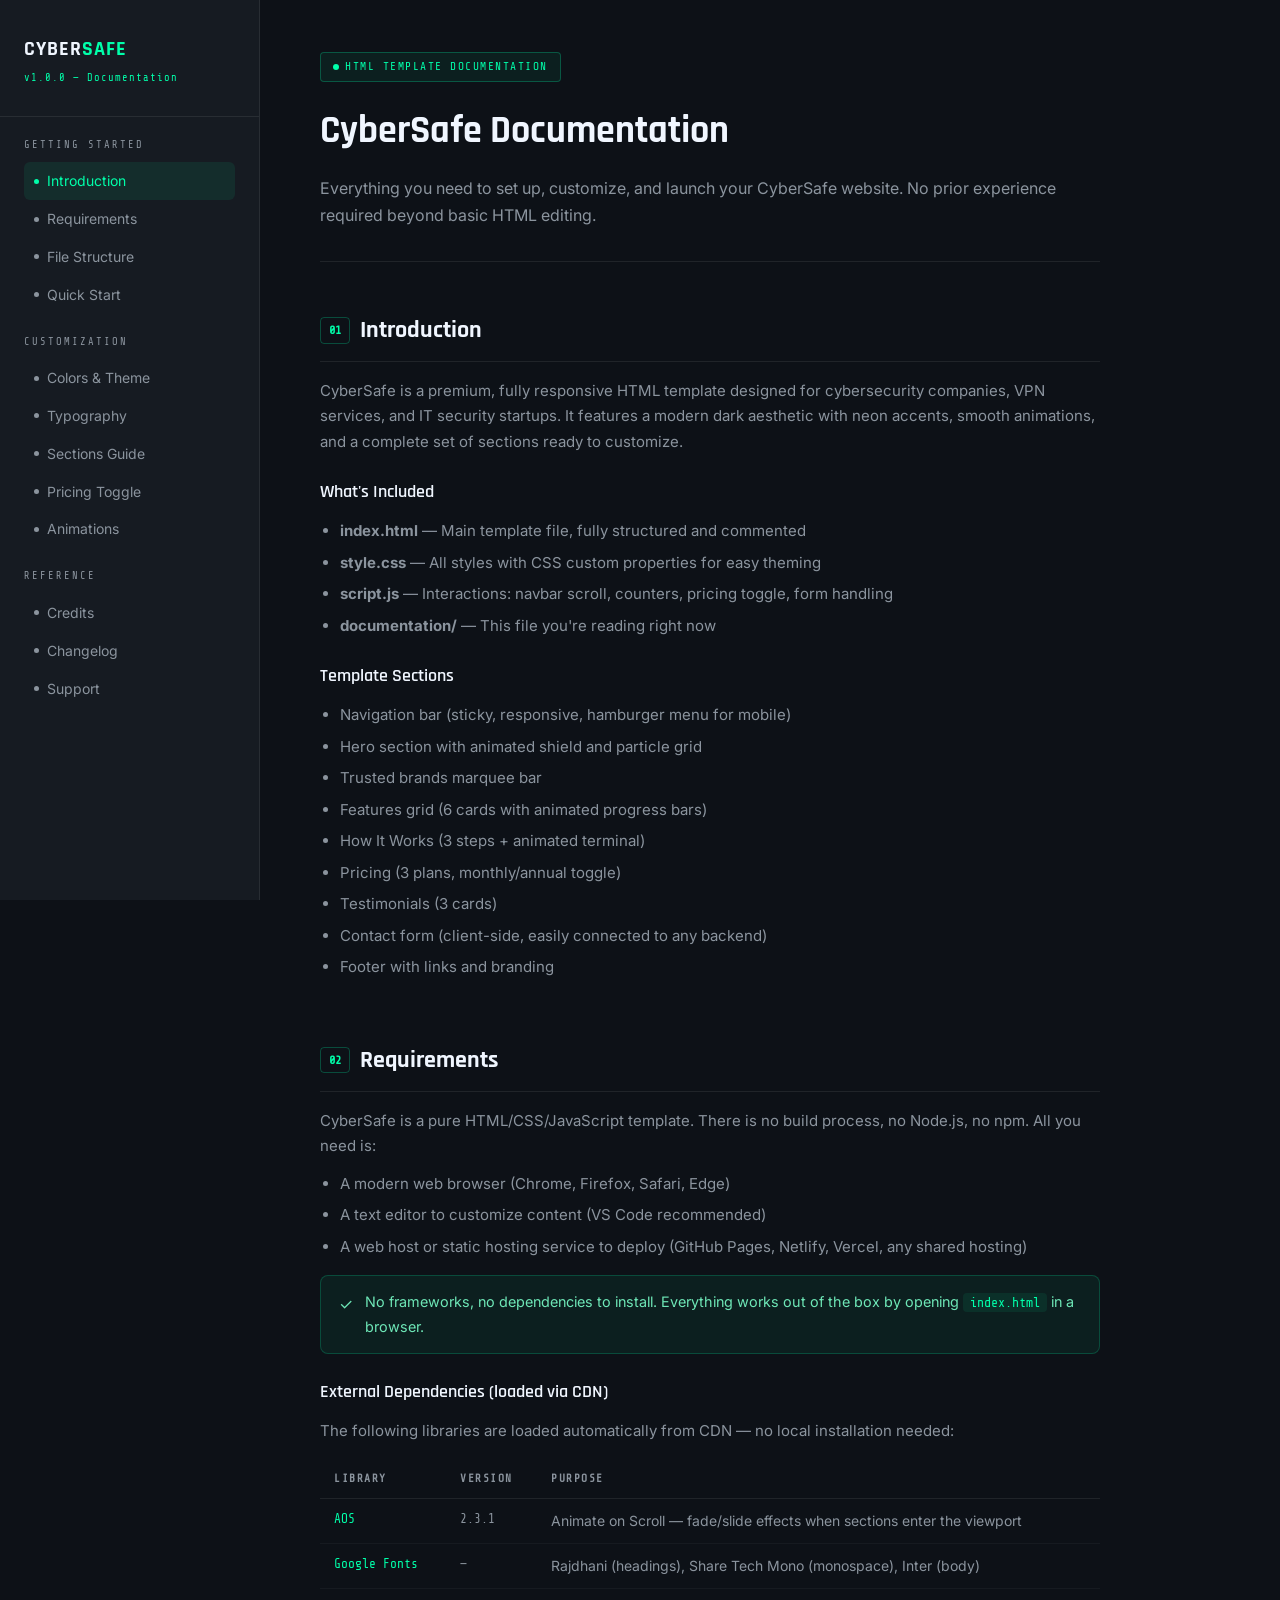
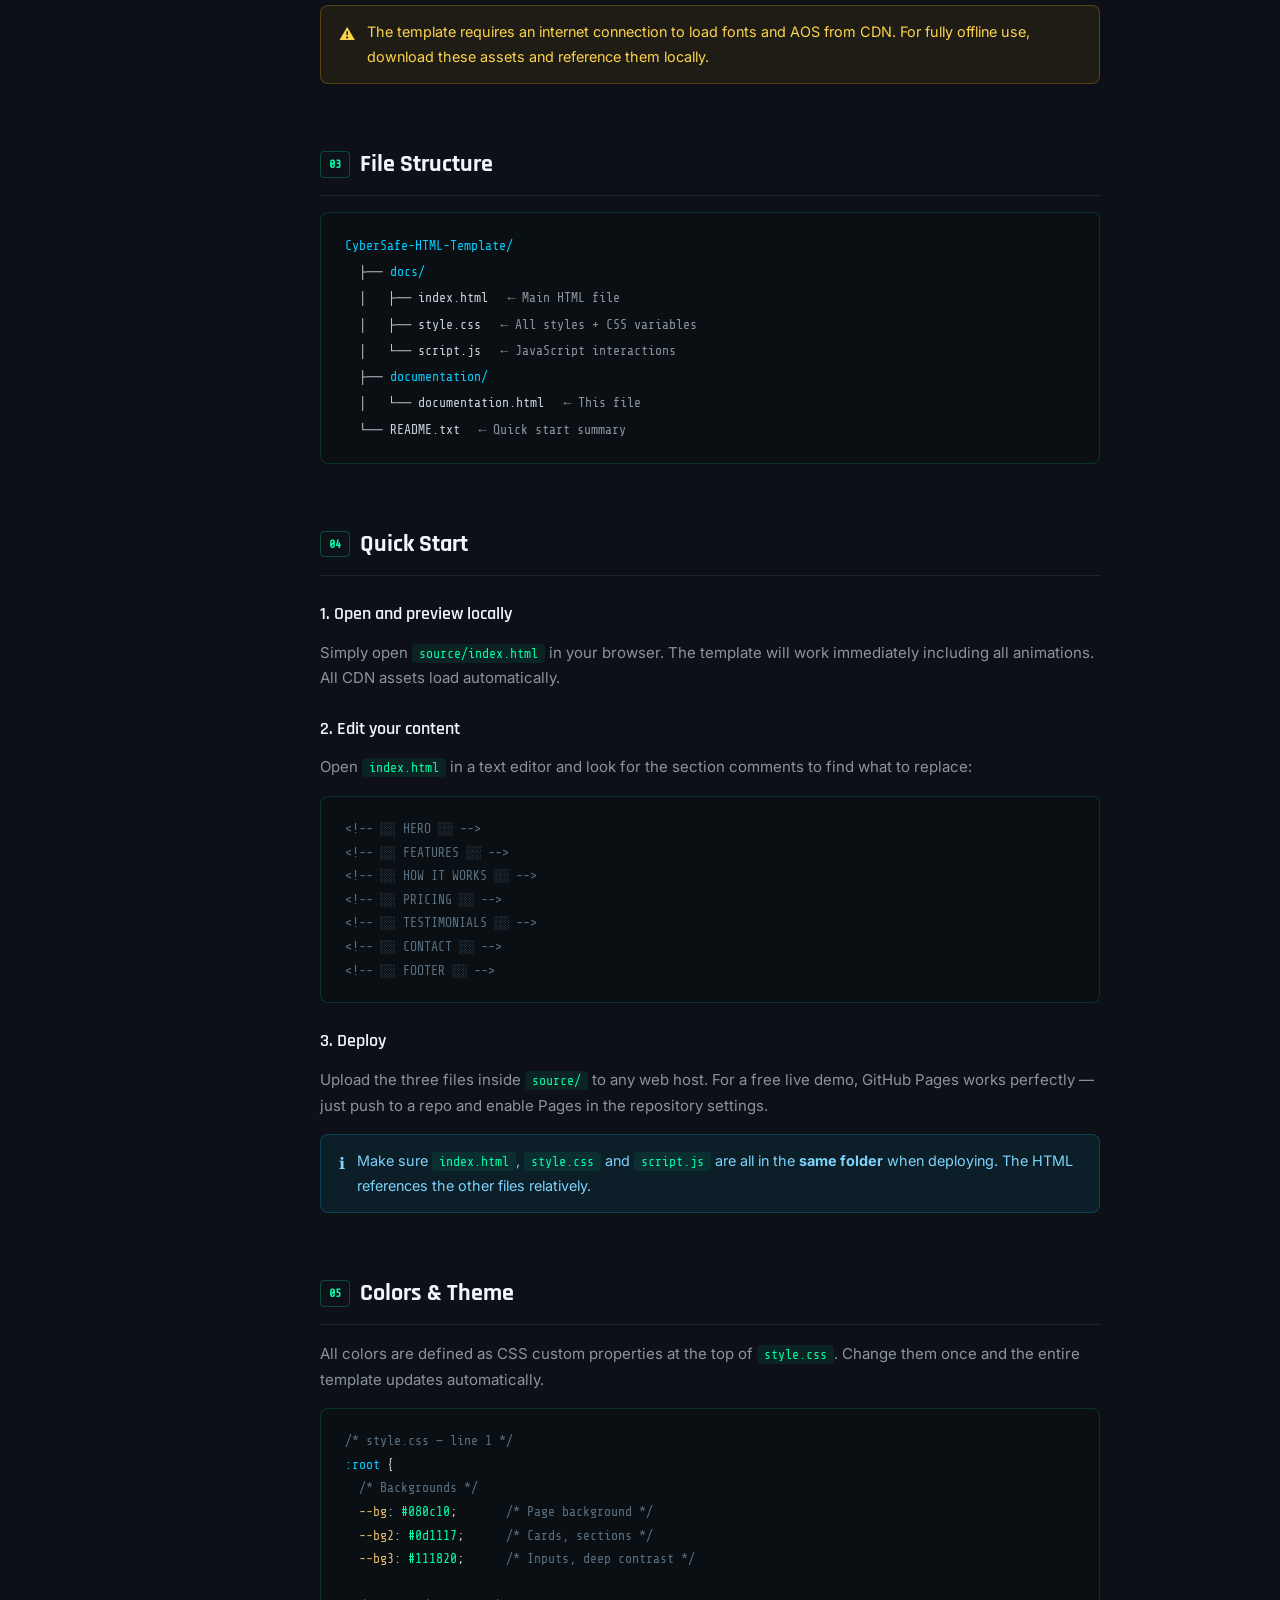
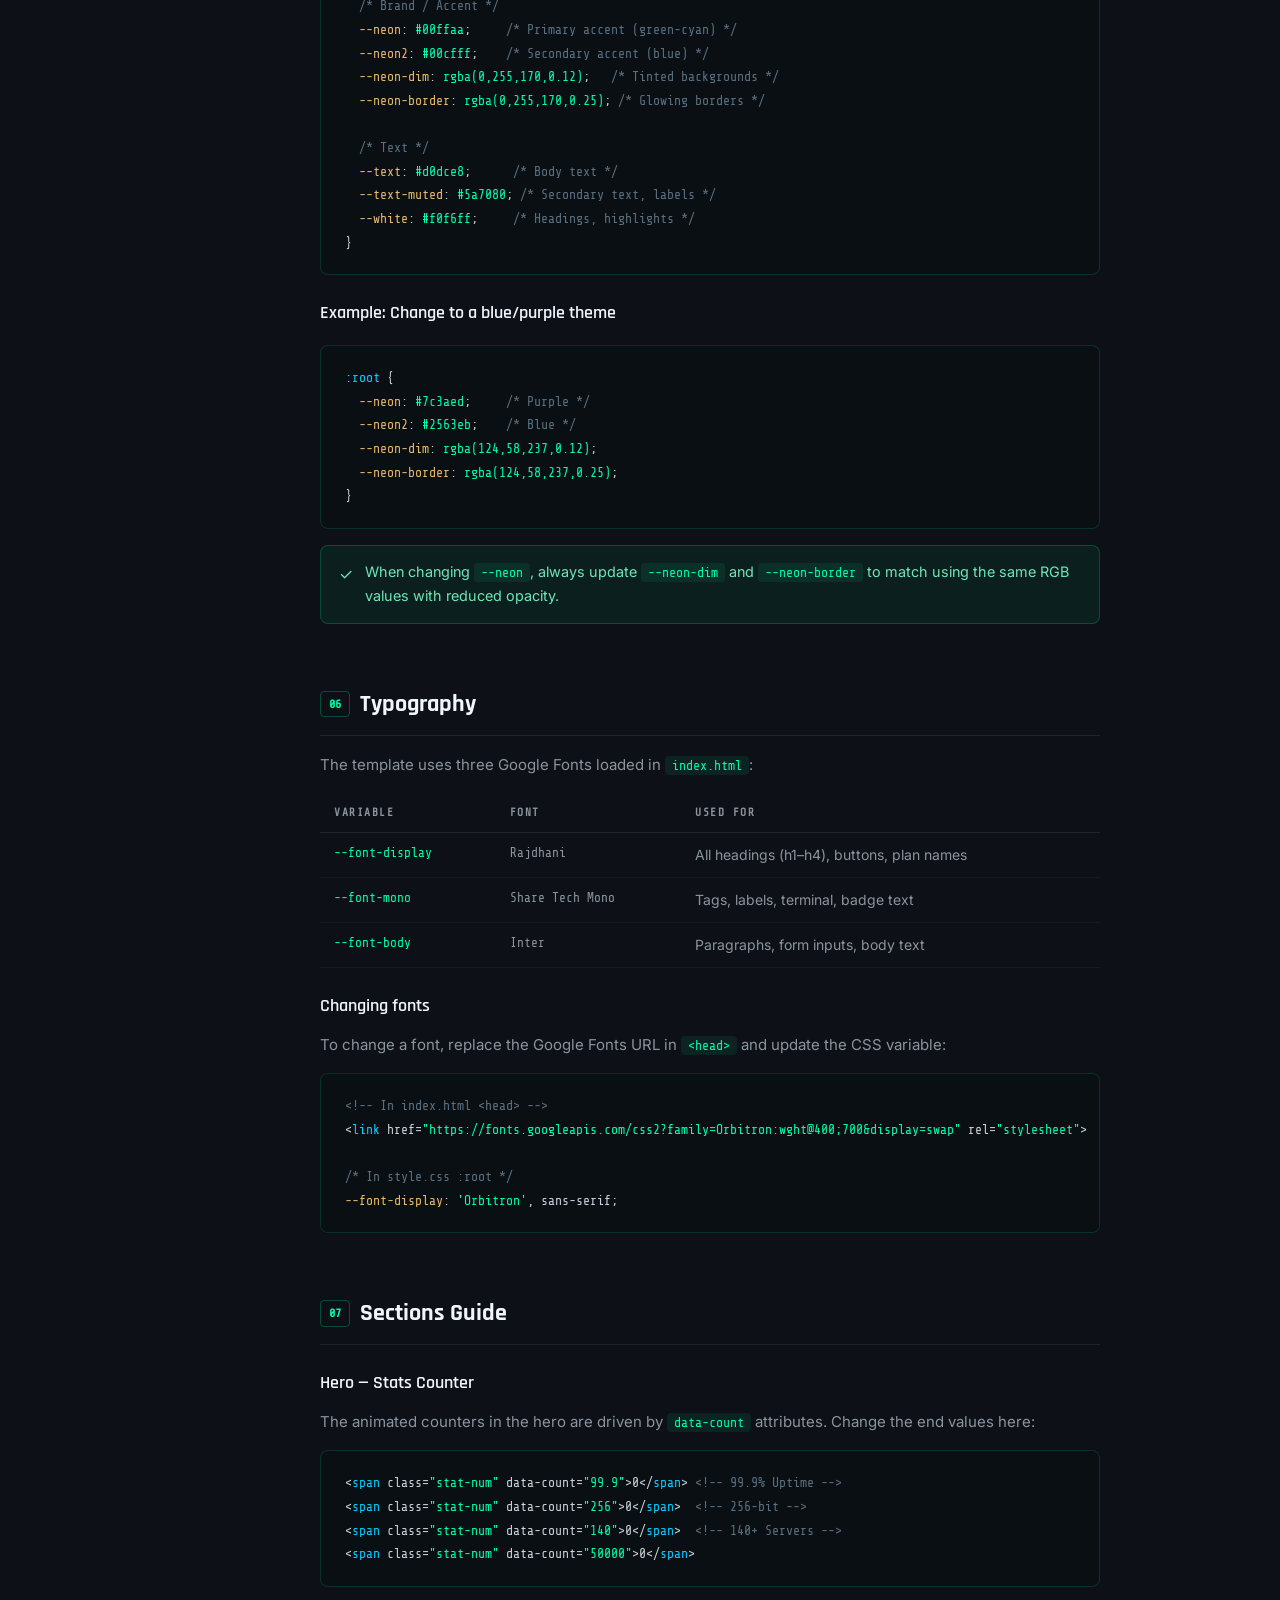
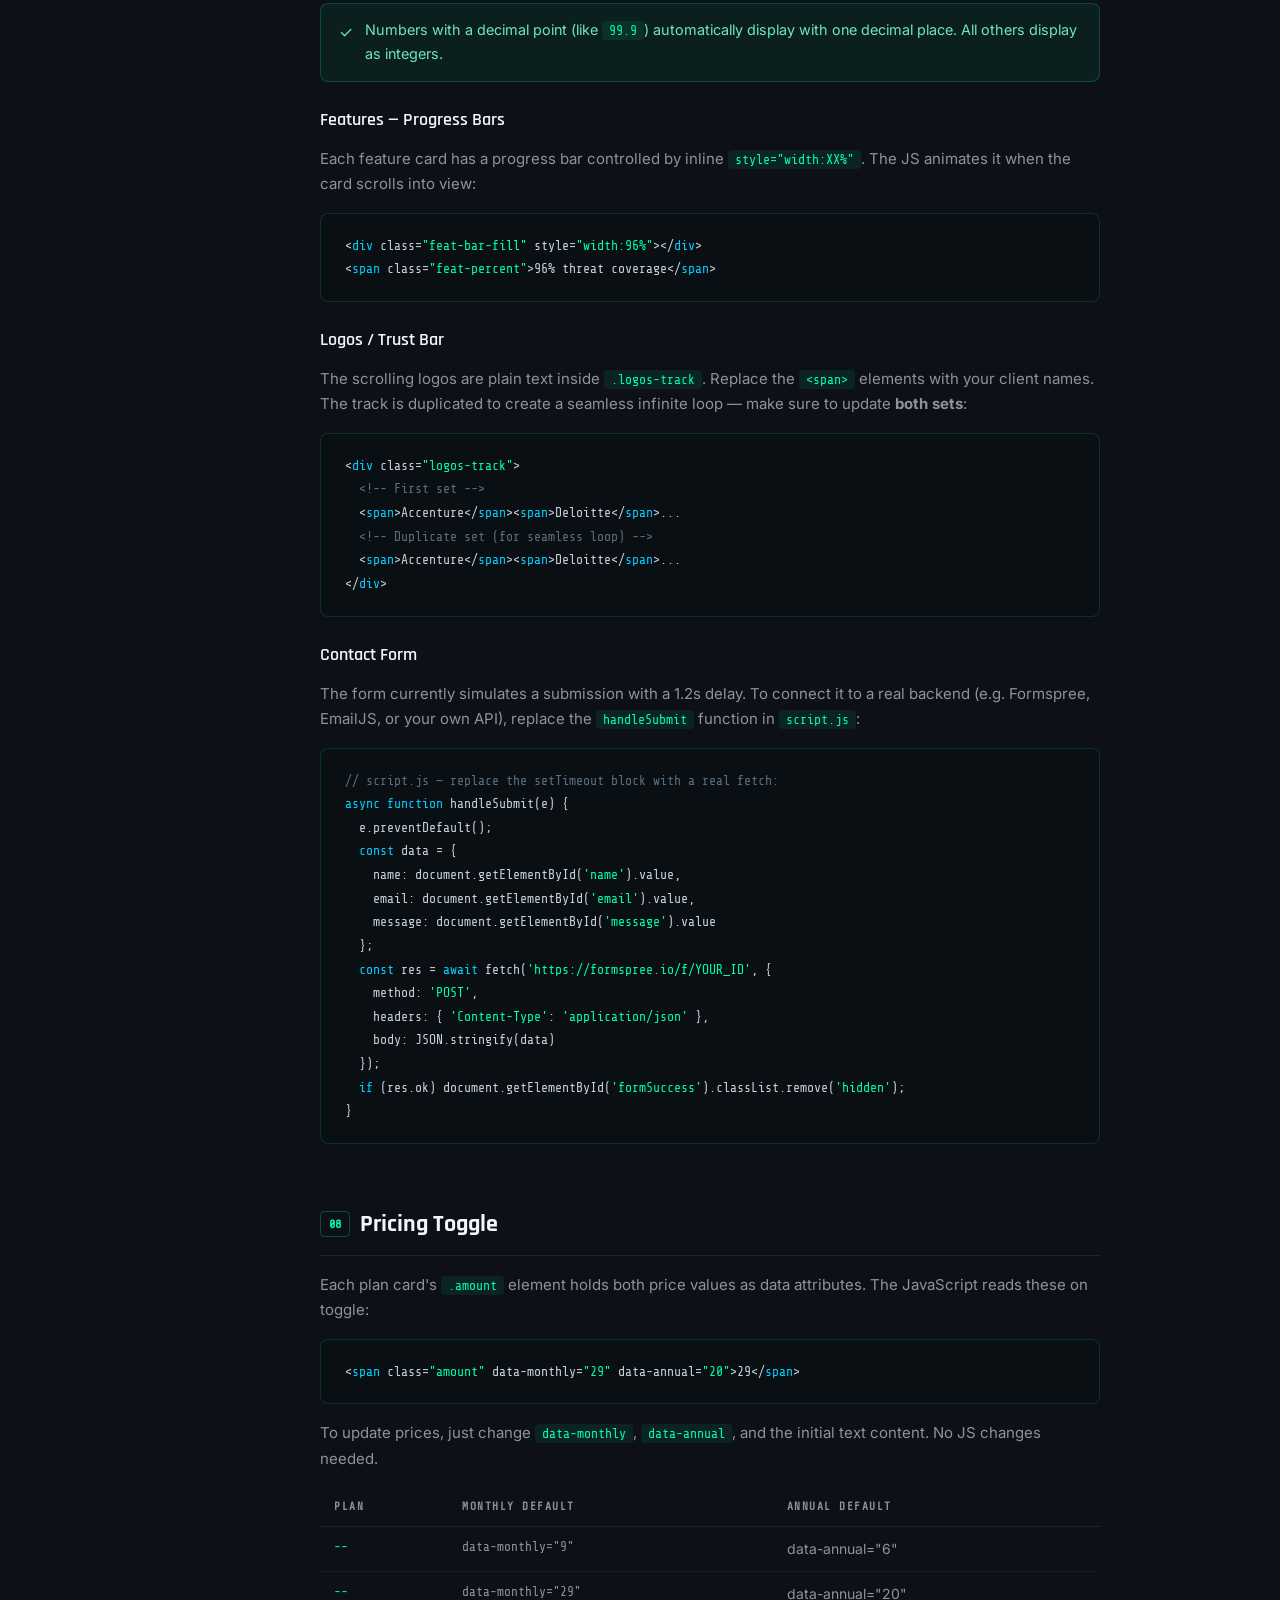
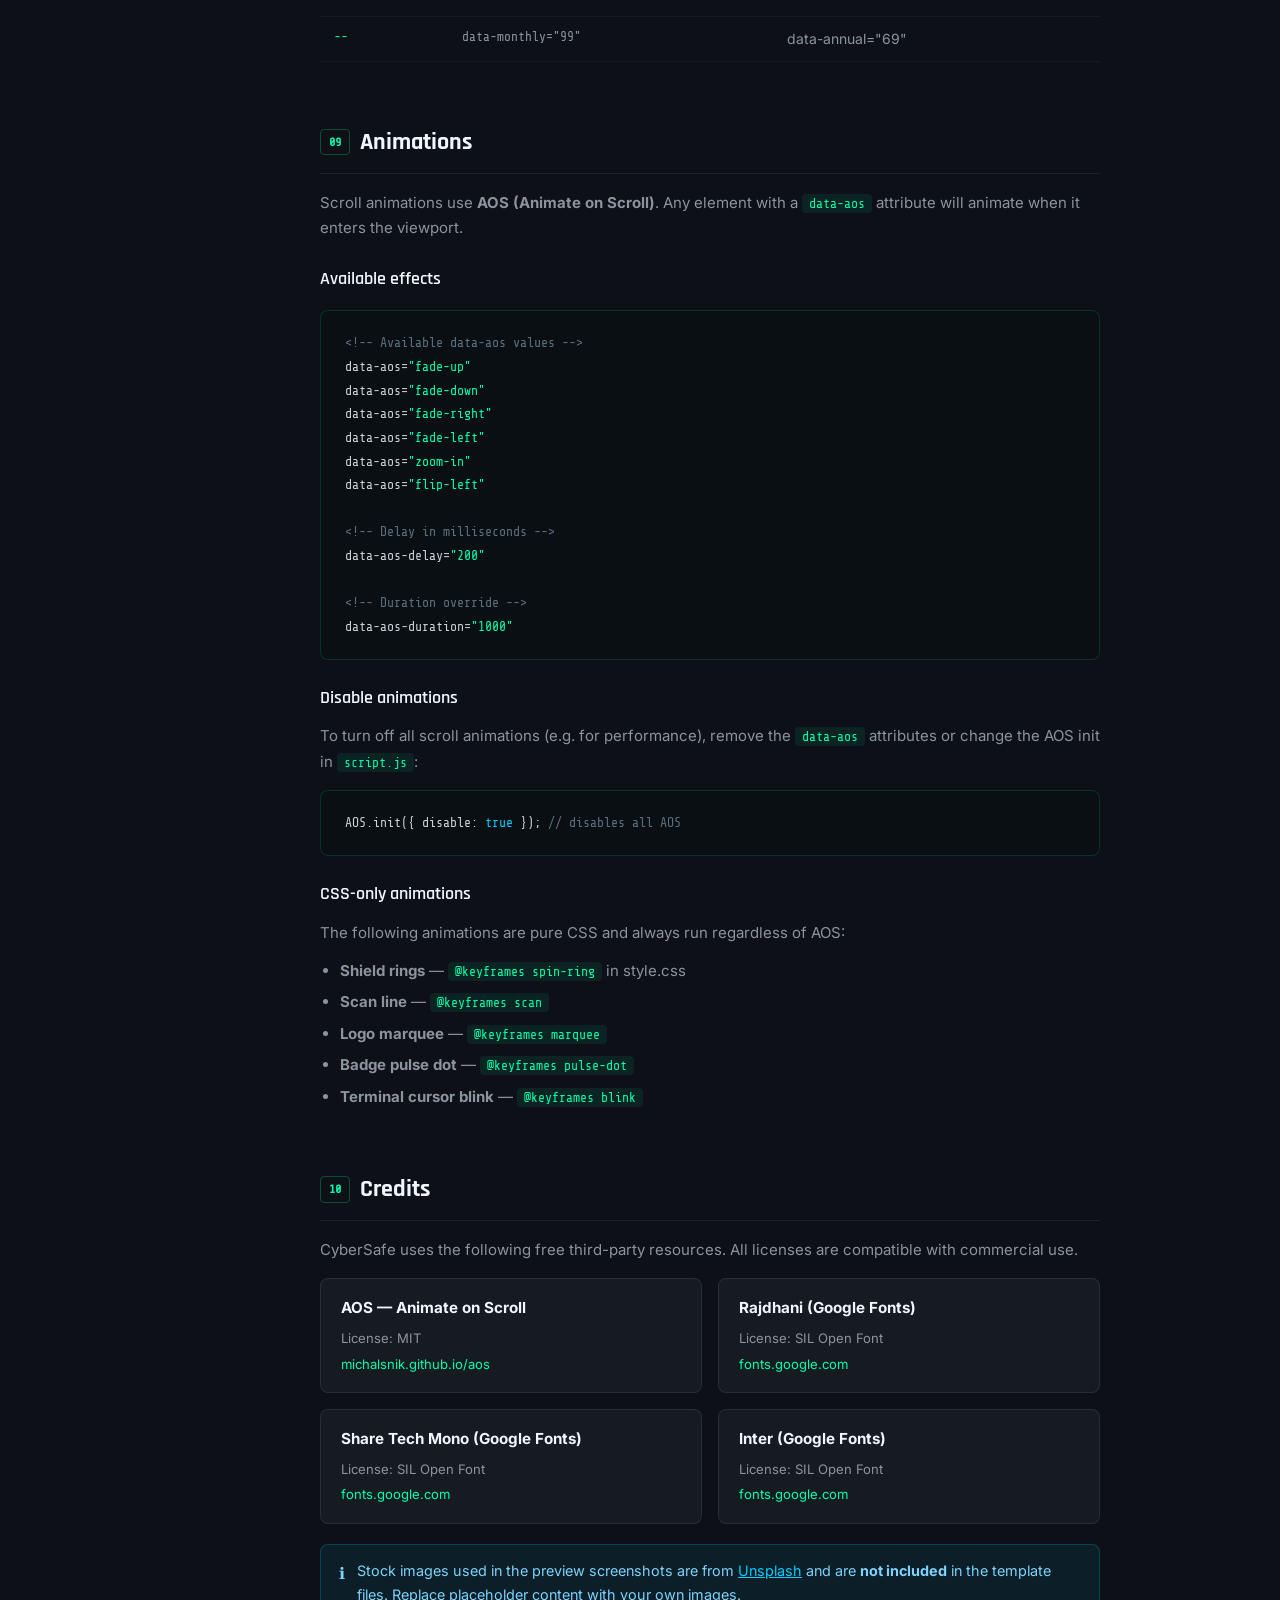
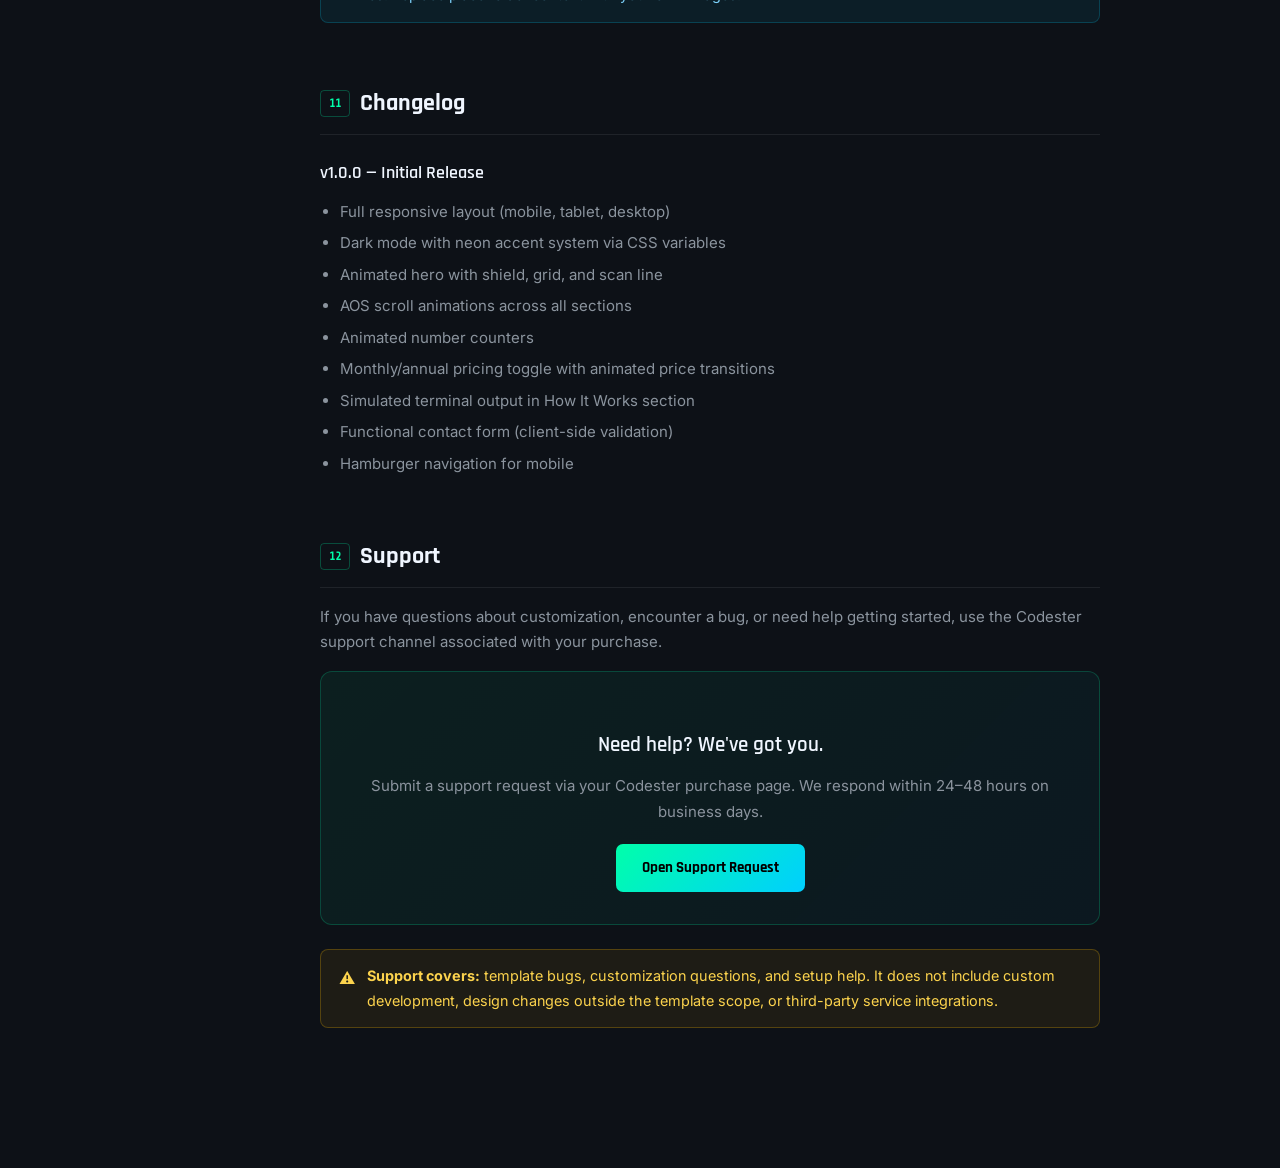
==== commit 78cfa55e: "update fix docs" ====
--- a/documentation/documentation.html
+++ b/documentation/documentation.html
@@ -336,7 +336,7 @@
     <h2><span class="section-num">03</span> File Structure</h2>
     <div class="file-tree">
       <div><span class="folder">CyberSafe-HTML-Template/</span></div>
-      <div>&nbsp;&nbsp;├── <span class="folder">source/</span></div>
+      <div>&nbsp;&nbsp;├── <span class="folder">docs/</span></div>
       <div>&nbsp;&nbsp;│&nbsp;&nbsp;&nbsp;├── <span class="file">index.html</span> <span class="desc">← Main HTML file</span></div>
       <div>&nbsp;&nbsp;│&nbsp;&nbsp;&nbsp;├── <span class="file">style.css</span> <span class="desc">← All styles + CSS variables</span></div>
       <div>&nbsp;&nbsp;│&nbsp;&nbsp;&nbsp;└── <span class="file">script.js</span> <span class="desc">← JavaScript interactions</span></div>
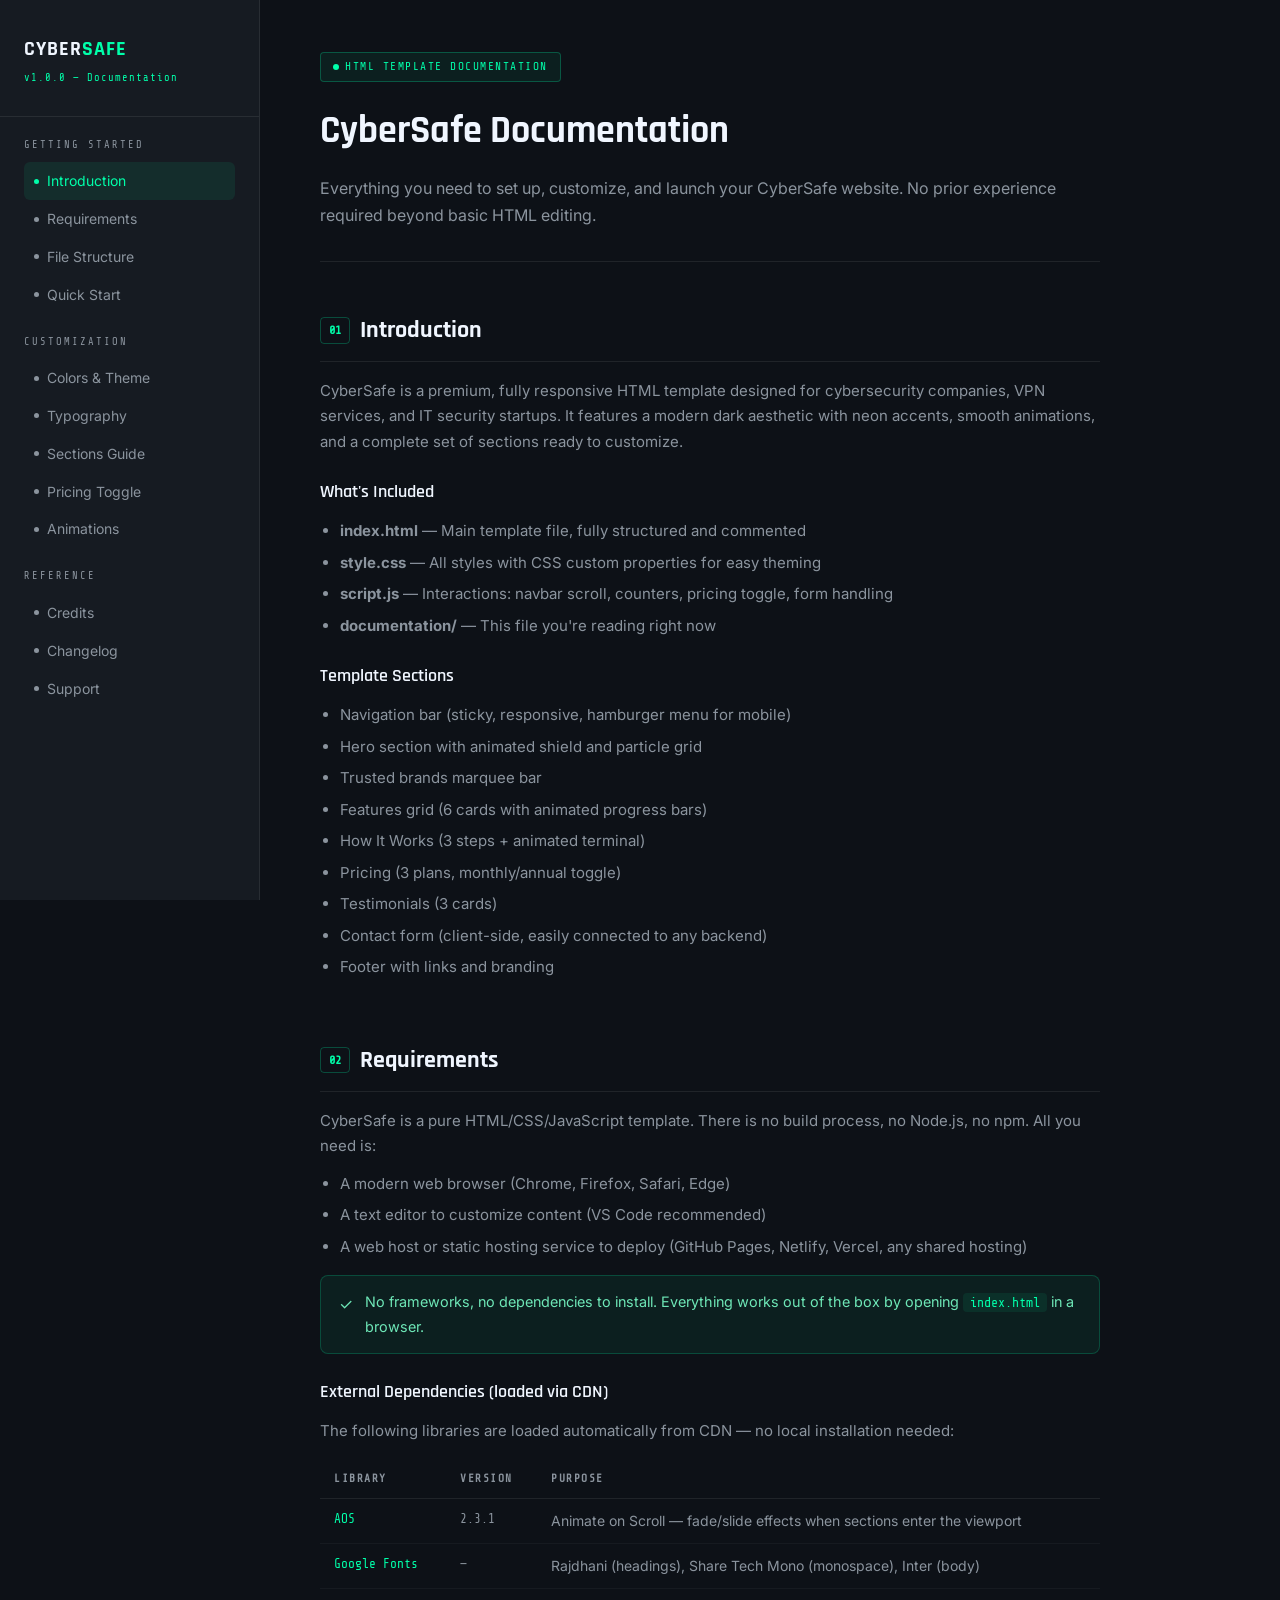
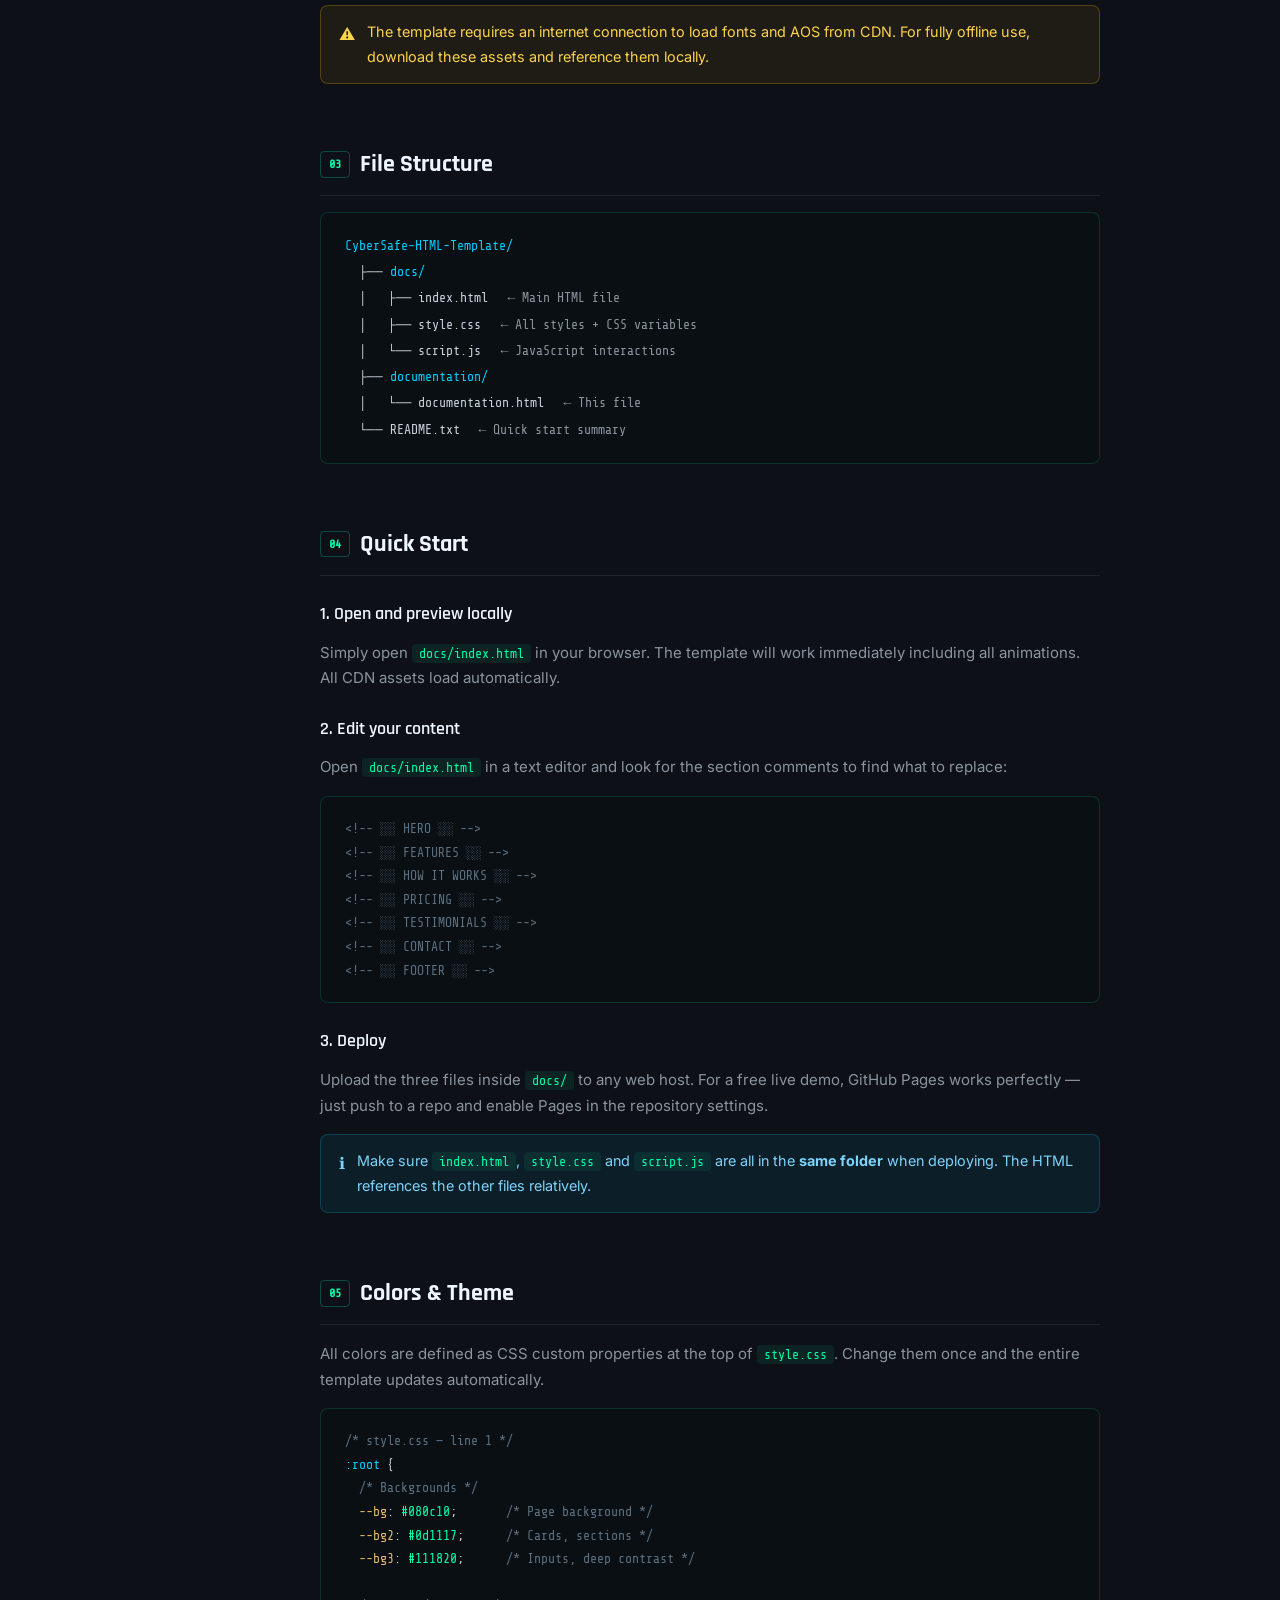
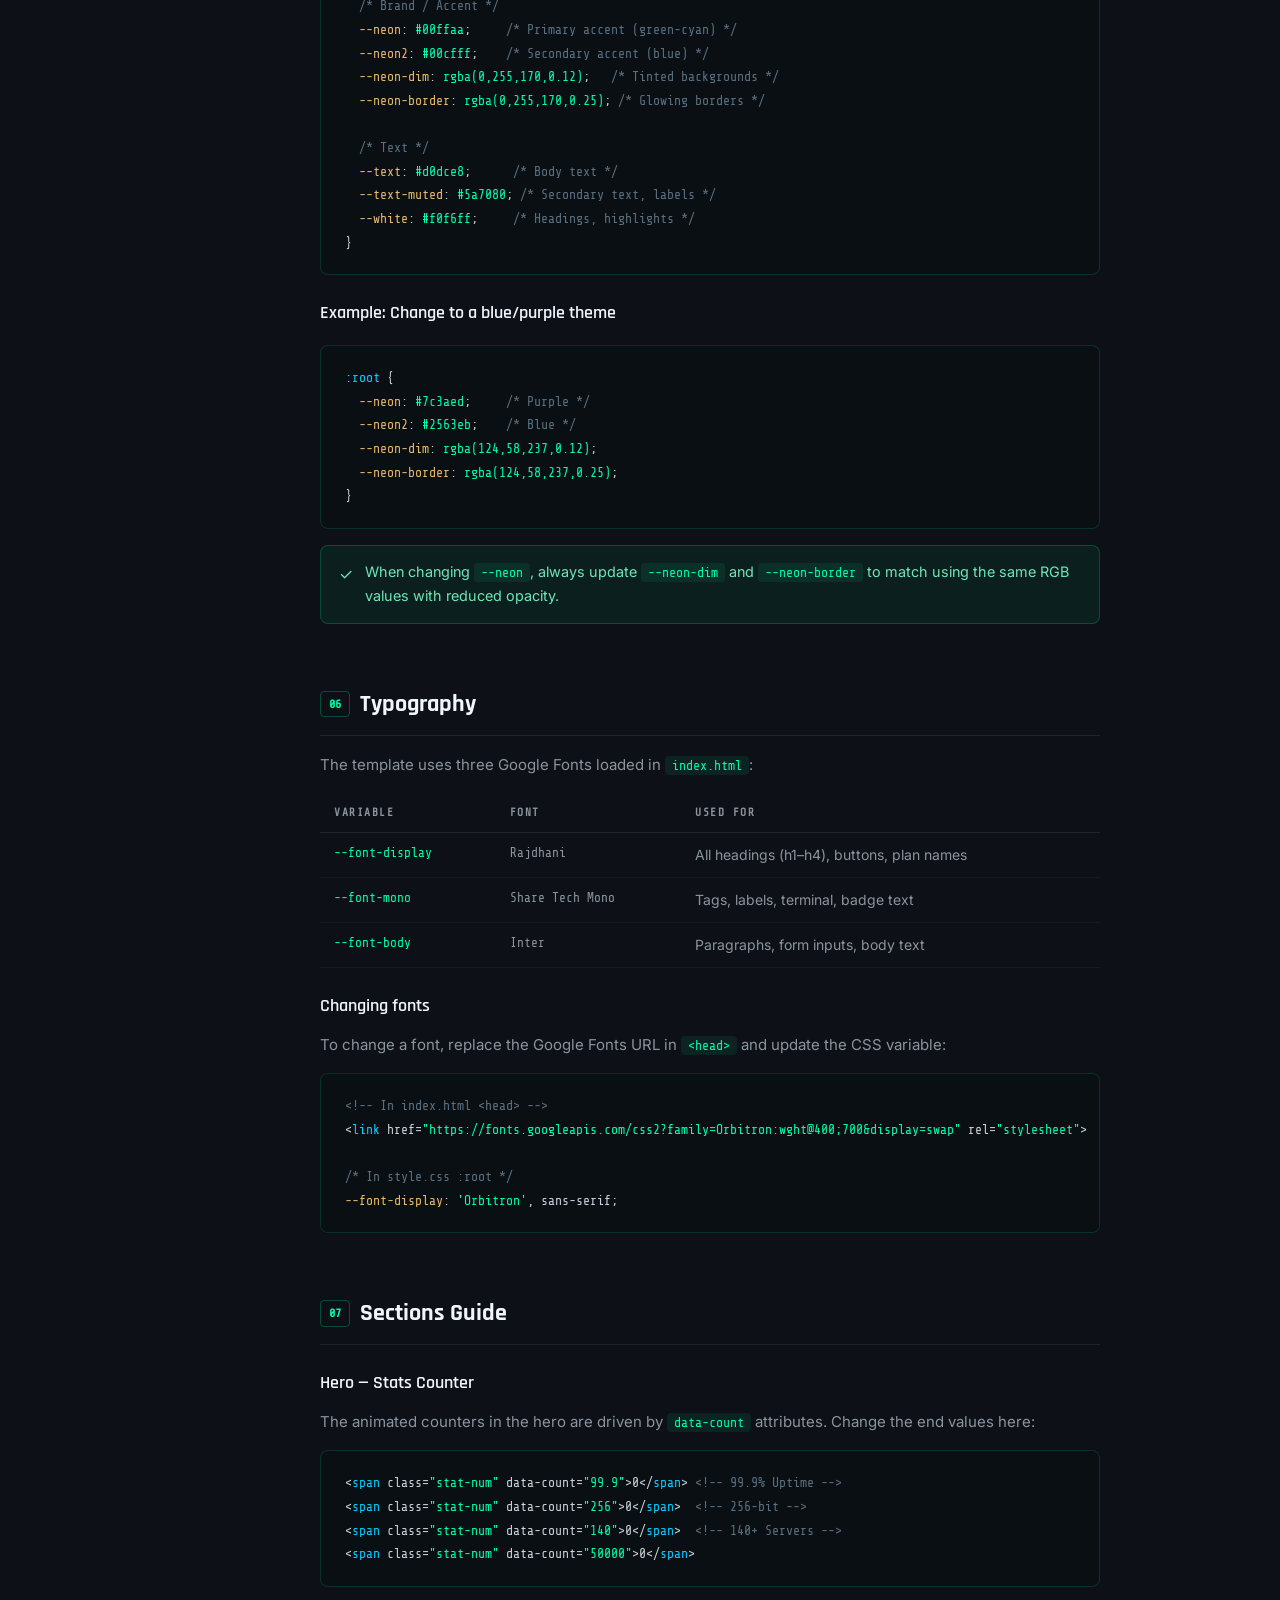
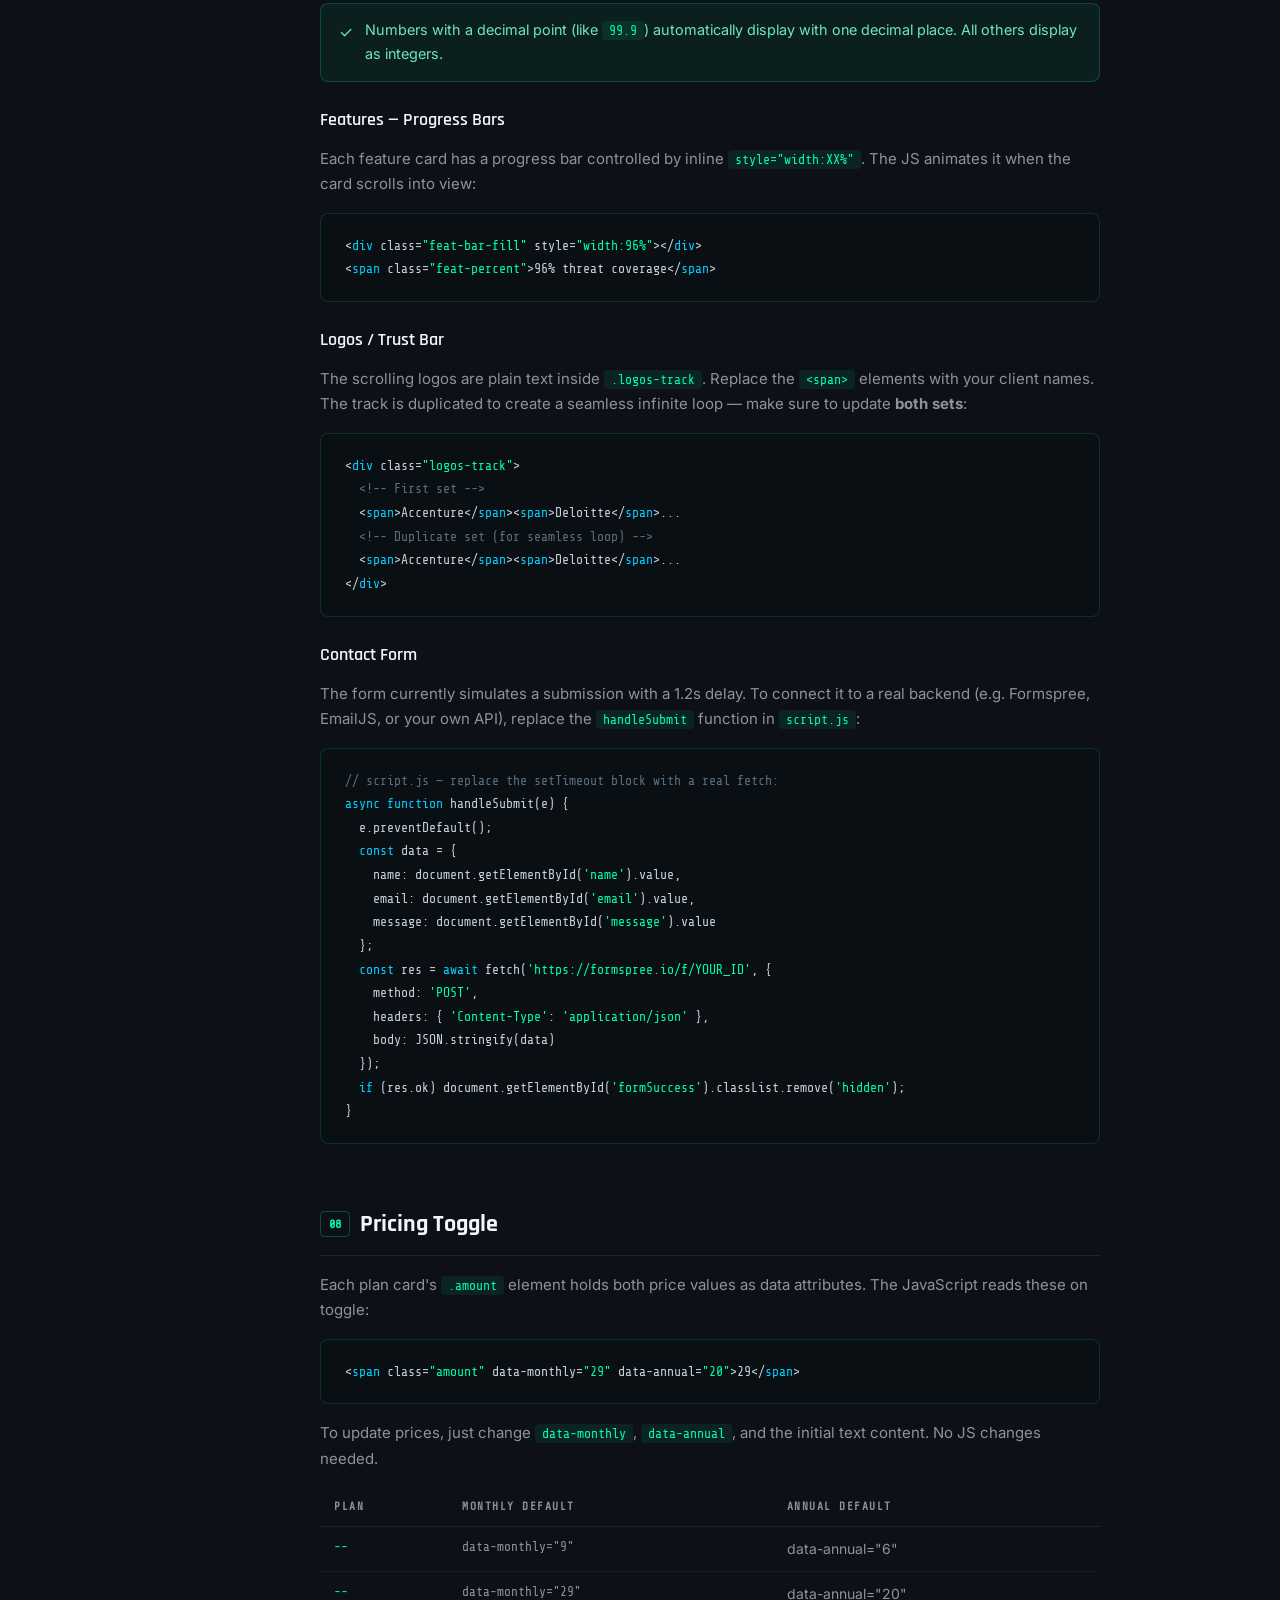
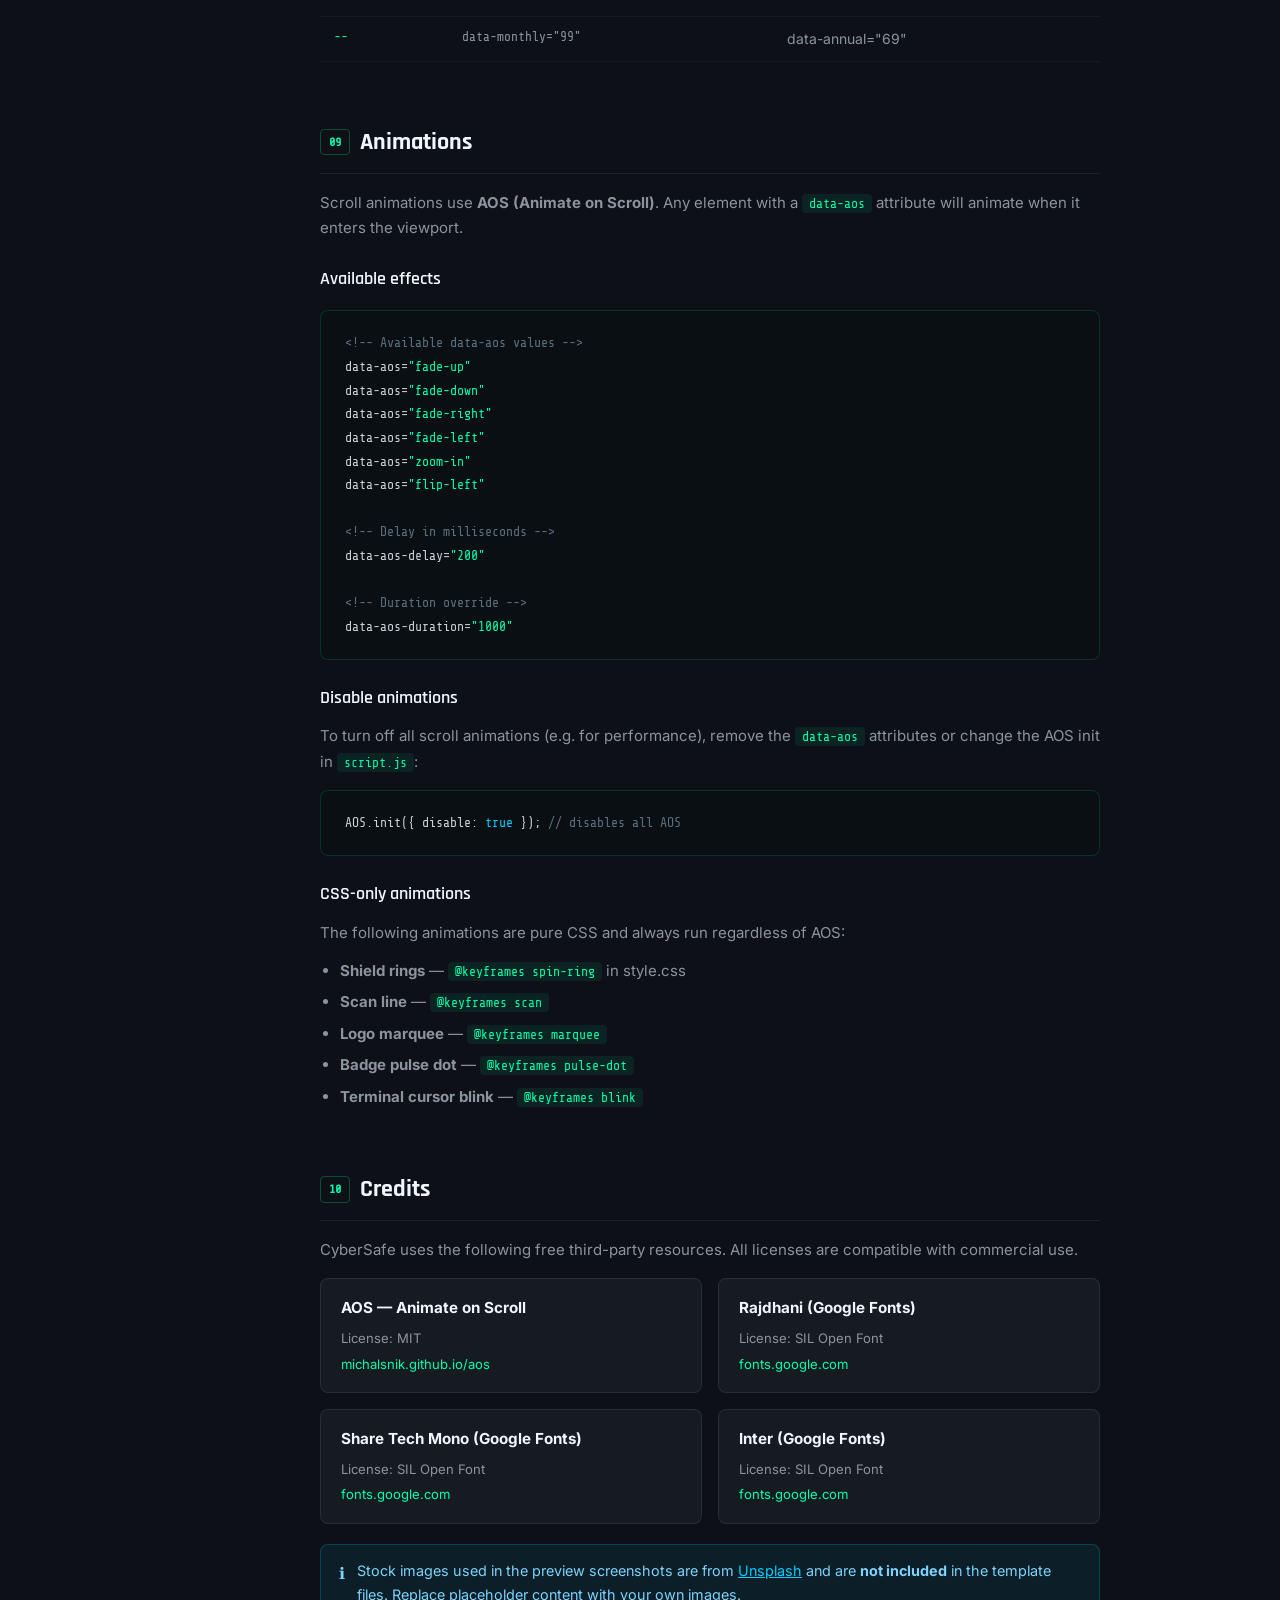
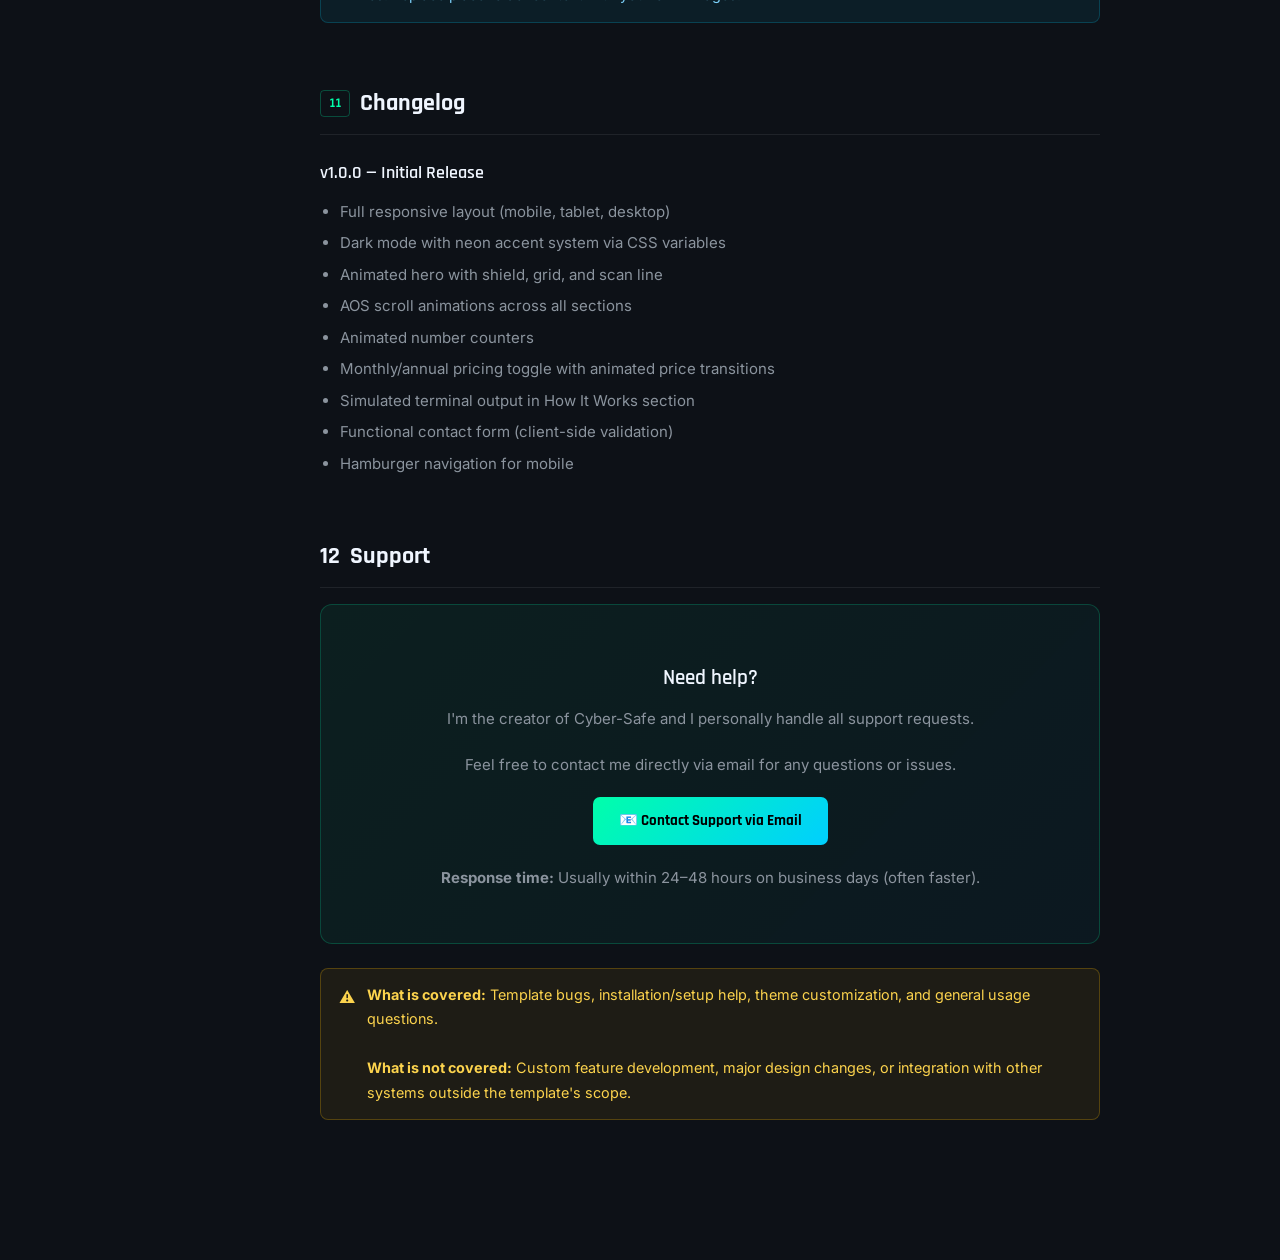
==== commit 29839218: "Update files" ====
--- a/documentation/documentation.html
+++ b/documentation/documentation.html
@@ -350,9 +350,9 @@
   <section class="doc-section" id="quickstart">
     <h2><span class="section-num">04</span> Quick Start</h2>
     <h3>1. Open and preview locally</h3>
-    <p>Simply open <code>source/index.html</code> in your browser. The template will work immediately including all animations. All CDN assets load automatically.</p>
+    <p>Simply open <code>docs/index.html</code> in your browser. The template will work immediately including all animations. All CDN assets load automatically.</p>
     <h3>2. Edit your content</h3>
-    <p>Open <code>index.html</code> in a text editor and look for the section comments to find what to replace:</p>
+    <p>Open <code>docs/index.html</code> in a text editor and look for the section comments to find what to replace:</p>
     <pre><span class="comment">&lt;!-- ░░ HERO ░░ --&gt;</span>
 <span class="comment">&lt;!-- ░░ FEATURES ░░ --&gt;</span>
 <span class="comment">&lt;!-- ░░ HOW IT WORKS ░░ --&gt;</span>
@@ -361,7 +361,7 @@
 <span class="comment">&lt;!-- ░░ CONTACT ░░ --&gt;</span>
 <span class="comment">&lt;!-- ░░ FOOTER ░░ --&gt;</span></pre>
     <h3>3. Deploy</h3>
-    <p>Upload the three files inside <code>source/</code> to any web host. For a free live demo, GitHub Pages works perfectly — just push to a repo and enable Pages in the repository settings.</p>
+    <p>Upload the three files inside <code>docs/</code> to any web host. For a free live demo, GitHub Pages works perfectly — just push to a repo and enable Pages in the repository settings.</p>
     <div class="callout info">
       <span class="callout-icon">ℹ</span>
       <span>Make sure <code>index.html</code>, <code>style.css</code> and <code>script.js</code> are all in the <strong>same folder</strong> when deploying. The HTML references the other files relatively.</span>
@@ -567,16 +567,28 @@
 
   <!-- 12. Support -->
   <section class="doc-section" id="support">
-    <h2><span class="section-num">12</span> Support</h2>
-    <p>If you have questions about customization, encounter a bug, or need help getting started, use the Codester support channel associated with your purchase.</p>
+    <h2><span class="num">12</span> Support</h2>
+    
     <div class="support-box">
-      <h3>Need help? We've got you.</h3>
-      <p>Submit a support request via your Codester purchase page. We respond within 24–48 hours on business days.</p>
-      <a href="https://www.codester.com" class="support-btn">Open Support Request</a>
-    </div>
-    <div class="callout warning" style="margin-top: 24px;">
+      <h3>Need help?</h3>
+      <p>I'm the creator of Cyber-Safe and I personally handle all support requests.</p>
+      <p>Feel free to contact me directly via email for any questions or issues.</p>
+      
+      <div style="margin: 20px 0;">
+        <a href="mailto:josejavierem@gmail.com" class="support-btn">
+          📧 Contact Support via Email
+        </a>
+      </div>
+      
+      <p><strong>Response time:</strong> Usually within 24–48 hours on business days (often faster).</p>
+    </div>
+
+    <div class="callout warning" style="margin-top:24px">
       <span class="callout-icon">⚠</span>
-      <span><strong>Support covers:</strong> template bugs, customization questions, and setup help. It does not include custom development, design changes outside the template scope, or third-party service integrations.</span>
+      <span>
+        <strong>What is covered:</strong> Template bugs, installation/setup help, theme customization, and general usage questions.<br><br>
+        <strong>What is not covered:</strong> Custom feature development, major design changes, or integration with other systems outside the template's scope.
+      </span>
     </div>
   </section>
 
